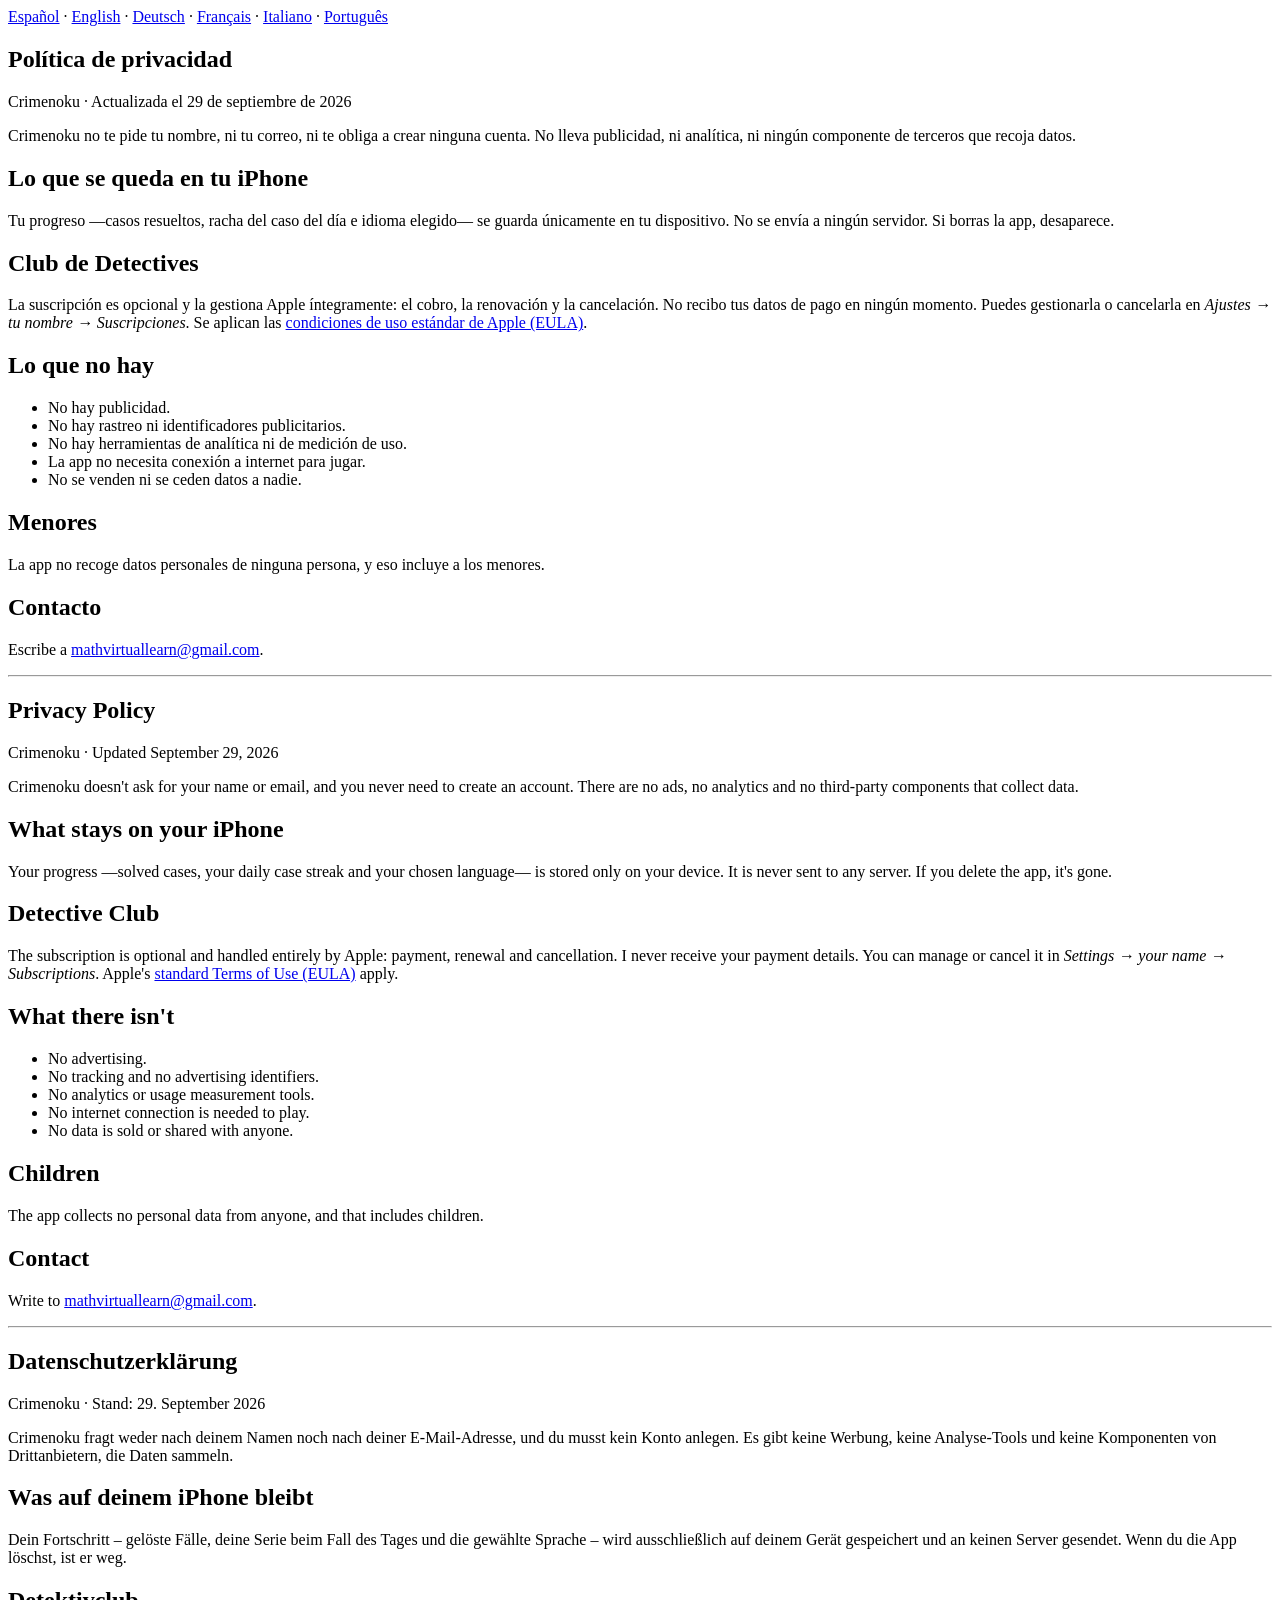
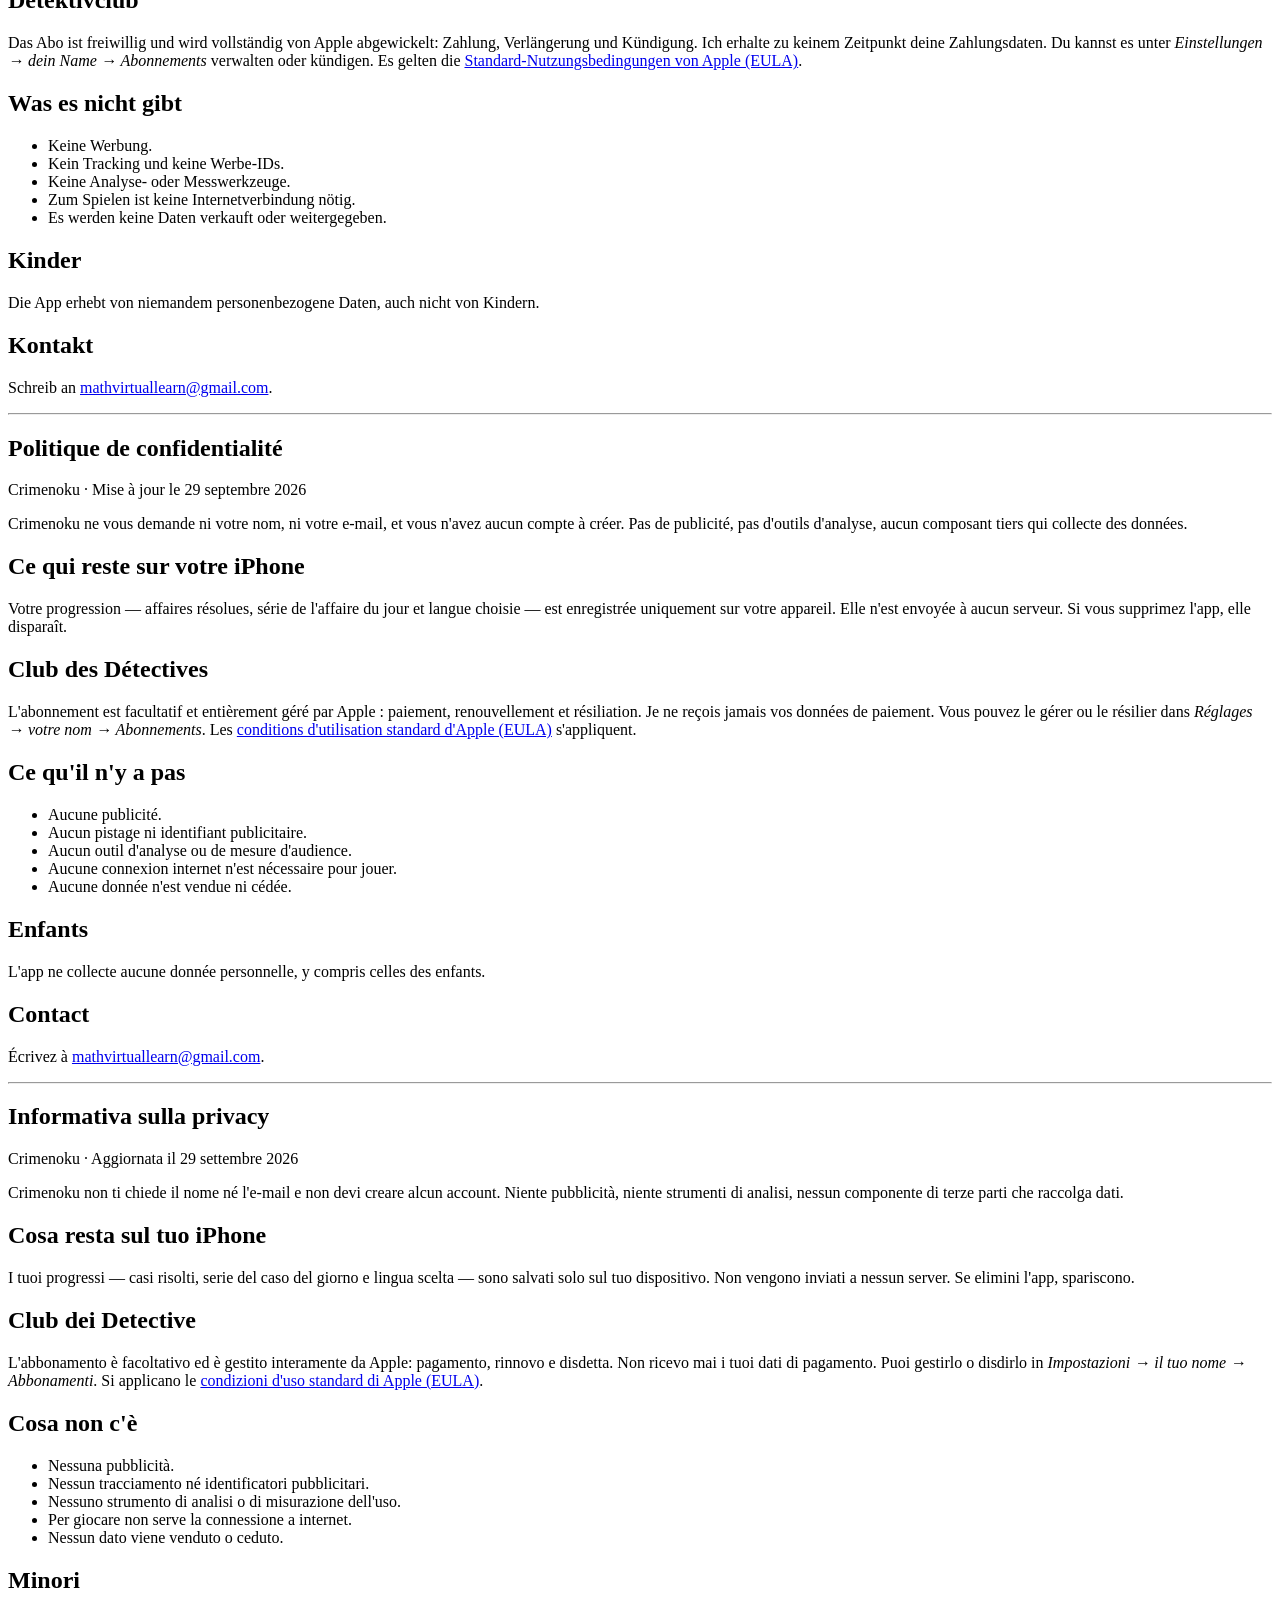
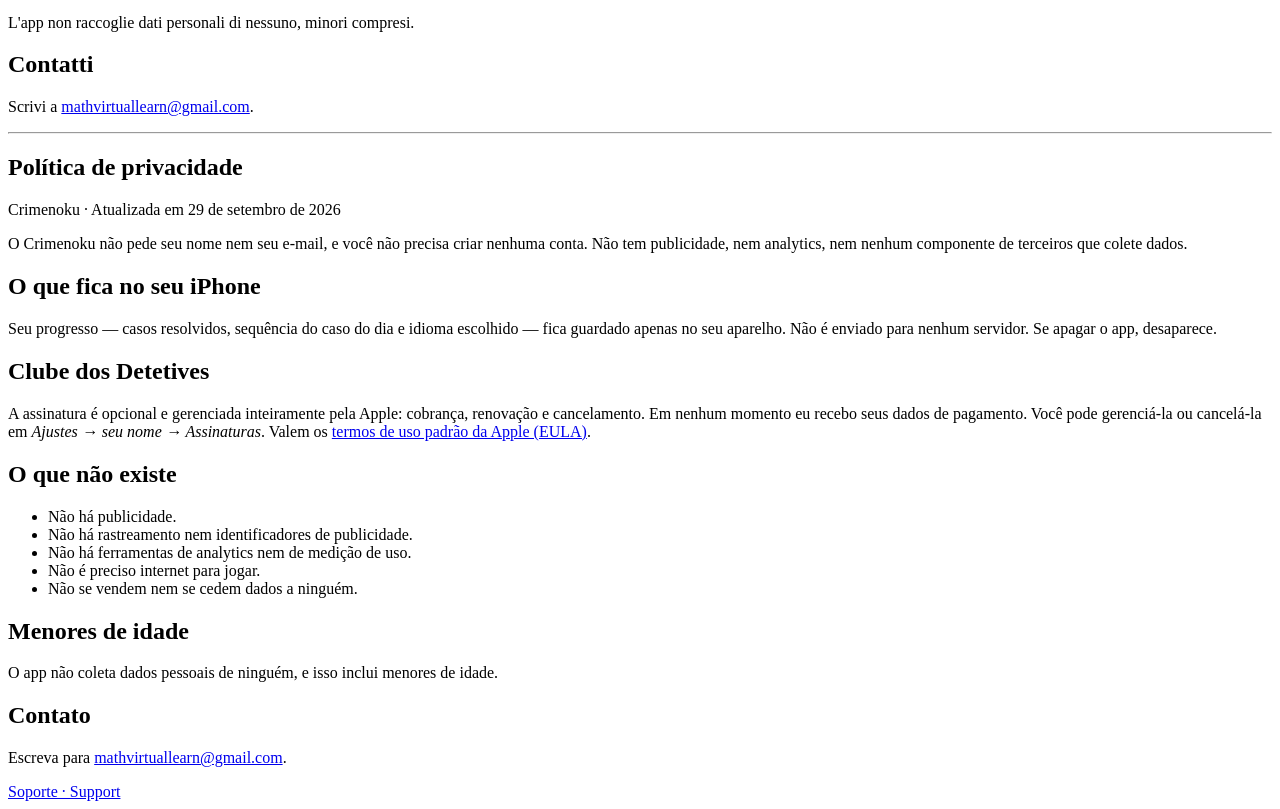
==== index.html @ 0b59291f "Añade index.html" ====
<!DOCTYPE html>
<html lang="es">
<head>
<meta charset="utf-8">
<meta name="viewport" content="width=device-width, initial-scale=1">
<title>Privacidad · Privacy · Crimenoku</title>
<link rel="stylesheet" href="estilo.css">
</head>
<body>

<nav class="idiomas"><a href="#es">Español</a> · <a href="#en">English</a> · <a href="#de">Deutsch</a> · <a href="#fr">Français</a> · <a href="#it">Italiano</a> · <a href="#pt-BR">Português</a></nav>

<section id="es" lang="es">
<h1>Política de privacidad</h1>
<p class="fecha">Crimenoku · Actualizada el 29 de septiembre de 2026</p>
<p class="resumen">Crimenoku no te pide tu nombre, ni tu correo, ni te obliga a crear ninguna cuenta.
No lleva publicidad, ni analítica, ni ningún componente de terceros que recoja datos.</p>
<h2>Lo que se queda en tu iPhone</h2>
<p>Tu progreso —casos resueltos, racha del caso del día e idioma elegido— se guarda únicamente en tu
dispositivo. No se envía a ningún servidor. Si borras la app, desaparece.</p>
<h2>Club de Detectives</h2>
<p>La suscripción es opcional y la gestiona Apple íntegramente: el cobro, la renovación y la
cancelación. No recibo tus datos de pago en ningún momento. Puedes gestionarla o cancelarla en
<em>Ajustes → tu nombre → Suscripciones</em>. Se aplican las
<a href="https://www.apple.com/legal/internet-services/itunes/dev/stdeula/">condiciones de uso estándar de Apple (EULA)</a>.</p>
<h2>Lo que no hay</h2>
<ul>
<li>No hay publicidad.</li>
<li>No hay rastreo ni identificadores publicitarios.</li>
<li>No hay herramientas de analítica ni de medición de uso.</li>
<li>La app no necesita conexión a internet para jugar.</li>
<li>No se venden ni se ceden datos a nadie.</li>
</ul>
<h2>Menores</h2>
<p>La app no recoge datos personales de ninguna persona, y eso incluye a los menores.</p>
<h2>Contacto</h2>
<p>Escribe a <a href="mailto:mathvirtuallearn@gmail.com">mathvirtuallearn@gmail.com</a>.</p>
</section>
<hr>
<section id="en" lang="en">
<h1>Privacy Policy</h1>
<p class="fecha">Crimenoku · Updated September 29, 2026</p>
<p class="resumen">Crimenoku doesn't ask for your name or email, and you never need to create an account.
There are no ads, no analytics and no third-party components that collect data.</p>
<h2>What stays on your iPhone</h2>
<p>Your progress —solved cases, your daily case streak and your chosen language— is stored only on
your device. It is never sent to any server. If you delete the app, it's gone.</p>
<h2>Detective Club</h2>
<p>The subscription is optional and handled entirely by Apple: payment, renewal and cancellation. I
never receive your payment details. You can manage or cancel it in
<em>Settings → your name → Subscriptions</em>. Apple's
<a href="https://www.apple.com/legal/internet-services/itunes/dev/stdeula/">standard Terms of Use (EULA)</a> apply.</p>
<h2>What there isn't</h2>
<ul>
<li>No advertising.</li>
<li>No tracking and no advertising identifiers.</li>
<li>No analytics or usage measurement tools.</li>
<li>No internet connection is needed to play.</li>
<li>No data is sold or shared with anyone.</li>
</ul>
<h2>Children</h2>
<p>The app collects no personal data from anyone, and that includes children.</p>
<h2>Contact</h2>
<p>Write to <a href="mailto:mathvirtuallearn@gmail.com">mathvirtuallearn@gmail.com</a>.</p>
</section>
<hr>
<section id="de" lang="de">
<h1>Datenschutzerklärung</h1>
<p class="fecha">Crimenoku · Stand: 29. September 2026</p>
<p class="resumen">Crimenoku fragt weder nach deinem Namen noch nach deiner E-Mail-Adresse, und du musst kein
Konto anlegen. Es gibt keine Werbung, keine Analyse-Tools und keine Komponenten von Drittanbietern,
die Daten sammeln.</p>
<h2>Was auf deinem iPhone bleibt</h2>
<p>Dein Fortschritt – gelöste Fälle, deine Serie beim Fall des Tages und die gewählte Sprache – wird
ausschließlich auf deinem Gerät gespeichert und an keinen Server gesendet. Wenn du die App löschst,
ist er weg.</p>
<h2>Detektivclub</h2>
<p>Das Abo ist freiwillig und wird vollständig von Apple abgewickelt: Zahlung, Verlängerung und
Kündigung. Ich erhalte zu keinem Zeitpunkt deine Zahlungsdaten. Du kannst es unter
<em>Einstellungen → dein Name → Abonnements</em> verwalten oder kündigen. Es gelten die
<a href="https://www.apple.com/legal/internet-services/itunes/dev/stdeula/">Standard-Nutzungsbedingungen von Apple (EULA)</a>.</p>
<h2>Was es nicht gibt</h2>
<ul>
<li>Keine Werbung.</li>
<li>Kein Tracking und keine Werbe-IDs.</li>
<li>Keine Analyse- oder Messwerkzeuge.</li>
<li>Zum Spielen ist keine Internetverbindung nötig.</li>
<li>Es werden keine Daten verkauft oder weitergegeben.</li>
</ul>
<h2>Kinder</h2>
<p>Die App erhebt von niemandem personenbezogene Daten, auch nicht von Kindern.</p>
<h2>Kontakt</h2>
<p>Schreib an <a href="mailto:mathvirtuallearn@gmail.com">mathvirtuallearn@gmail.com</a>.</p>
</section>
<hr>
<section id="fr" lang="fr">
<h1>Politique de confidentialité</h1>
<p class="fecha">Crimenoku · Mise à jour le 29 septembre 2026</p>
<p class="resumen">Crimenoku ne vous demande ni votre nom, ni votre e-mail, et vous n'avez aucun compte à
créer. Pas de publicité, pas d'outils d'analyse, aucun composant tiers qui collecte des données.</p>
<h2>Ce qui reste sur votre iPhone</h2>
<p>Votre progression — affaires résolues, série de l'affaire du jour et langue choisie — est
enregistrée uniquement sur votre appareil. Elle n'est envoyée à aucun serveur. Si vous supprimez
l'app, elle disparaît.</p>
<h2>Club des Détectives</h2>
<p>L'abonnement est facultatif et entièrement géré par Apple : paiement, renouvellement et
résiliation. Je ne reçois jamais vos données de paiement. Vous pouvez le gérer ou le résilier dans
<em>Réglages → votre nom → Abonnements</em>. Les
<a href="https://www.apple.com/legal/internet-services/itunes/dev/stdeula/">conditions d'utilisation standard d'Apple (EULA)</a> s'appliquent.</p>
<h2>Ce qu'il n'y a pas</h2>
<ul>
<li>Aucune publicité.</li>
<li>Aucun pistage ni identifiant publicitaire.</li>
<li>Aucun outil d'analyse ou de mesure d'audience.</li>
<li>Aucune connexion internet n'est nécessaire pour jouer.</li>
<li>Aucune donnée n'est vendue ni cédée.</li>
</ul>
<h2>Enfants</h2>
<p>L'app ne collecte aucune donnée personnelle, y compris celles des enfants.</p>
<h2>Contact</h2>
<p>Écrivez à <a href="mailto:mathvirtuallearn@gmail.com">mathvirtuallearn@gmail.com</a>.</p>
</section>
<hr>
<section id="it" lang="it">
<h1>Informativa sulla privacy</h1>
<p class="fecha">Crimenoku · Aggiornata il 29 settembre 2026</p>
<p class="resumen">Crimenoku non ti chiede il nome né l'e-mail e non devi creare alcun account. Niente
pubblicità, niente strumenti di analisi, nessun componente di terze parti che raccolga dati.</p>
<h2>Cosa resta sul tuo iPhone</h2>
<p>I tuoi progressi — casi risolti, serie del caso del giorno e lingua scelta — sono salvati solo sul
tuo dispositivo. Non vengono inviati a nessun server. Se elimini l'app, spariscono.</p>
<h2>Club dei Detective</h2>
<p>L'abbonamento è facoltativo ed è gestito interamente da Apple: pagamento, rinnovo e disdetta. Non
ricevo mai i tuoi dati di pagamento. Puoi gestirlo o disdirlo in
<em>Impostazioni → il tuo nome → Abbonamenti</em>. Si applicano le
<a href="https://www.apple.com/legal/internet-services/itunes/dev/stdeula/">condizioni d'uso standard di Apple (EULA)</a>.</p>
<h2>Cosa non c'è</h2>
<ul>
<li>Nessuna pubblicità.</li>
<li>Nessun tracciamento né identificatori pubblicitari.</li>
<li>Nessuno strumento di analisi o di misurazione dell'uso.</li>
<li>Per giocare non serve la connessione a internet.</li>
<li>Nessun dato viene venduto o ceduto.</li>
</ul>
<h2>Minori</h2>
<p>L'app non raccoglie dati personali di nessuno, minori compresi.</p>
<h2>Contatti</h2>
<p>Scrivi a <a href="mailto:mathvirtuallearn@gmail.com">mathvirtuallearn@gmail.com</a>.</p>
</section>
<hr>
<section id="pt-BR" lang="pt-BR">
<h1>Política de privacidade</h1>
<p class="fecha">Crimenoku · Atualizada em 29 de setembro de 2026</p>
<p class="resumen">O Crimenoku não pede seu nome nem seu e-mail, e você não precisa criar nenhuma conta. Não
tem publicidade, nem analytics, nem nenhum componente de terceiros que colete dados.</p>
<h2>O que fica no seu iPhone</h2>
<p>Seu progresso — casos resolvidos, sequência do caso do dia e idioma escolhido — fica guardado
apenas no seu aparelho. Não é enviado para nenhum servidor. Se apagar o app, desaparece.</p>
<h2>Clube dos Detetives</h2>
<p>A assinatura é opcional e gerenciada inteiramente pela Apple: cobrança, renovação e cancelamento.
Em nenhum momento eu recebo seus dados de pagamento. Você pode gerenciá-la ou cancelá-la em
<em>Ajustes → seu nome → Assinaturas</em>. Valem os
<a href="https://www.apple.com/legal/internet-services/itunes/dev/stdeula/">termos de uso padrão da Apple (EULA)</a>.</p>
<h2>O que não existe</h2>
<ul>
<li>Não há publicidade.</li>
<li>Não há rastreamento nem identificadores de publicidade.</li>
<li>Não há ferramentas de analytics nem de medição de uso.</li>
<li>Não é preciso internet para jogar.</li>
<li>Não se vendem nem se cedem dados a ninguém.</li>
</ul>
<h2>Menores de idade</h2>
<p>O app não coleta dados pessoais de ninguém, e isso inclui menores de idade.</p>
<h2>Contato</h2>
<p>Escreva para <a href="mailto:mathvirtuallearn@gmail.com">mathvirtuallearn@gmail.com</a>.</p>
</section>

<footer><a href="support.html">Soporte · Support</a></footer>

</body>
</html>
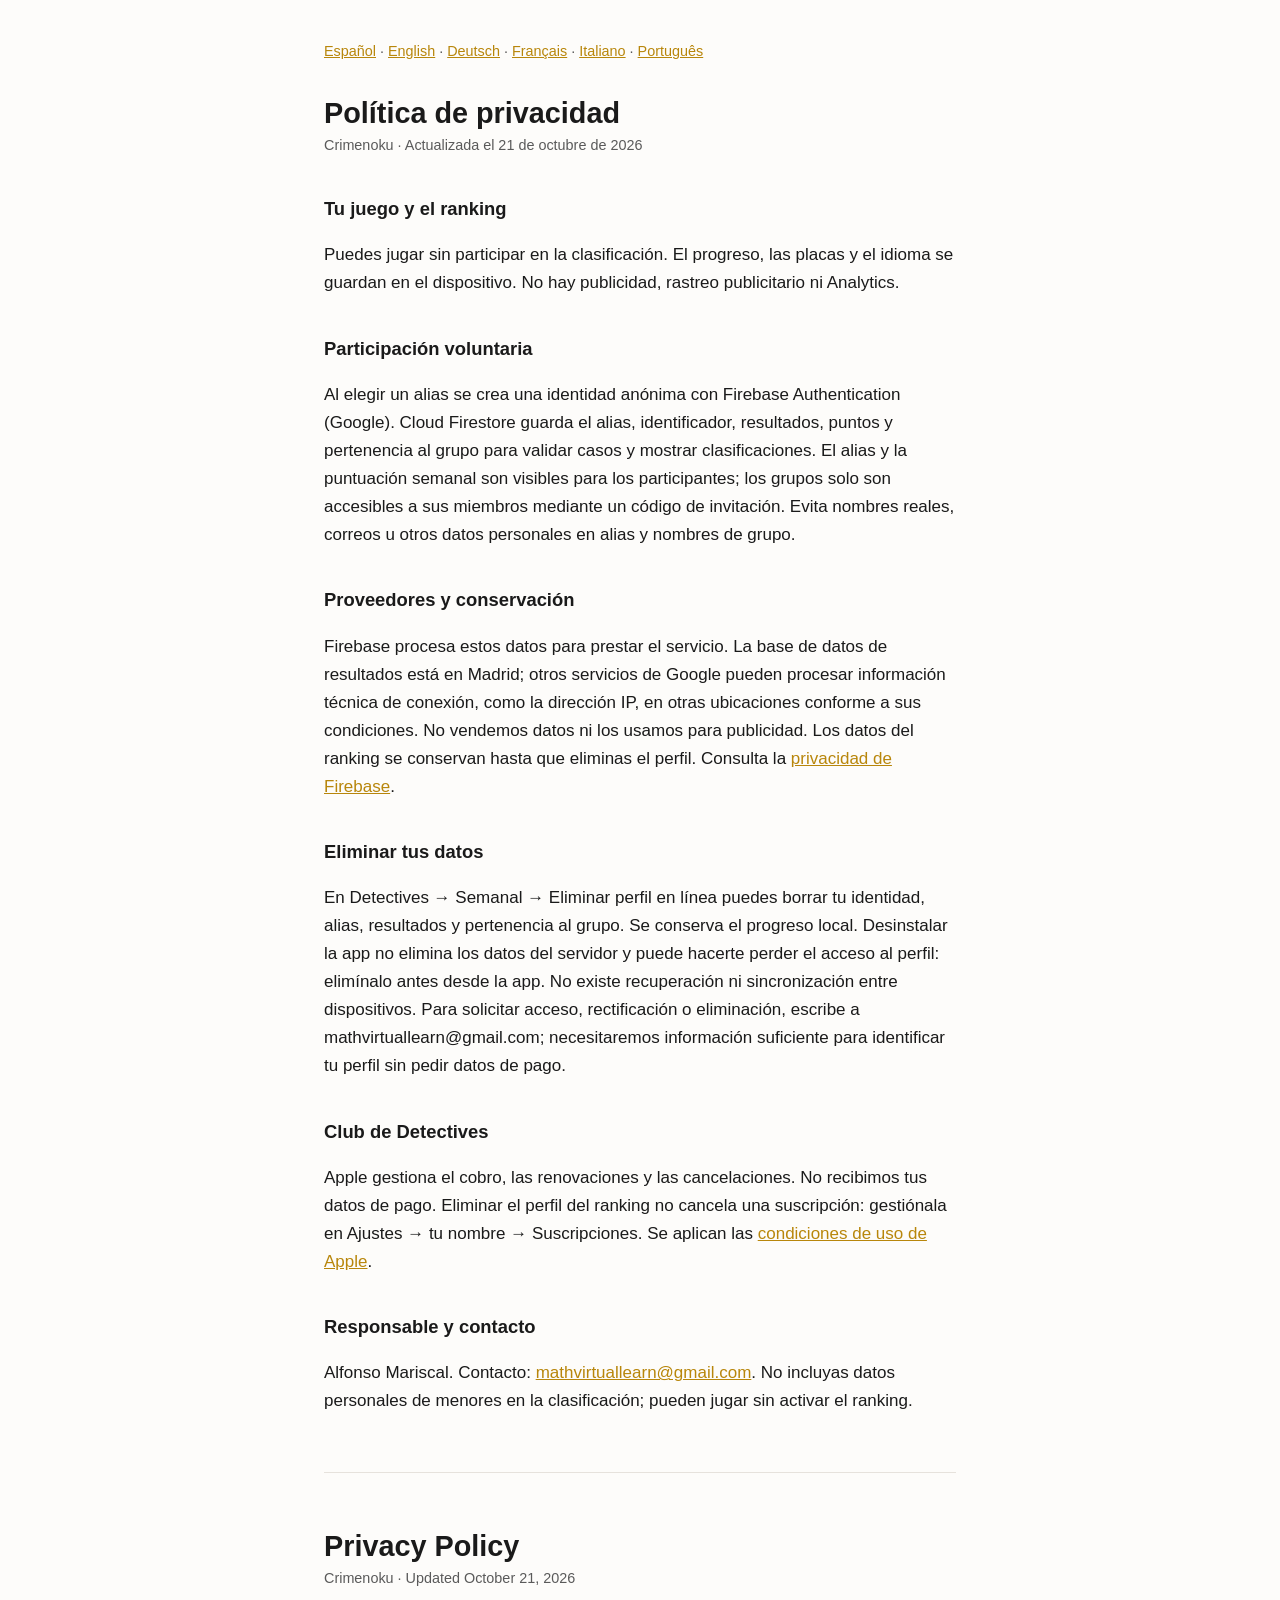
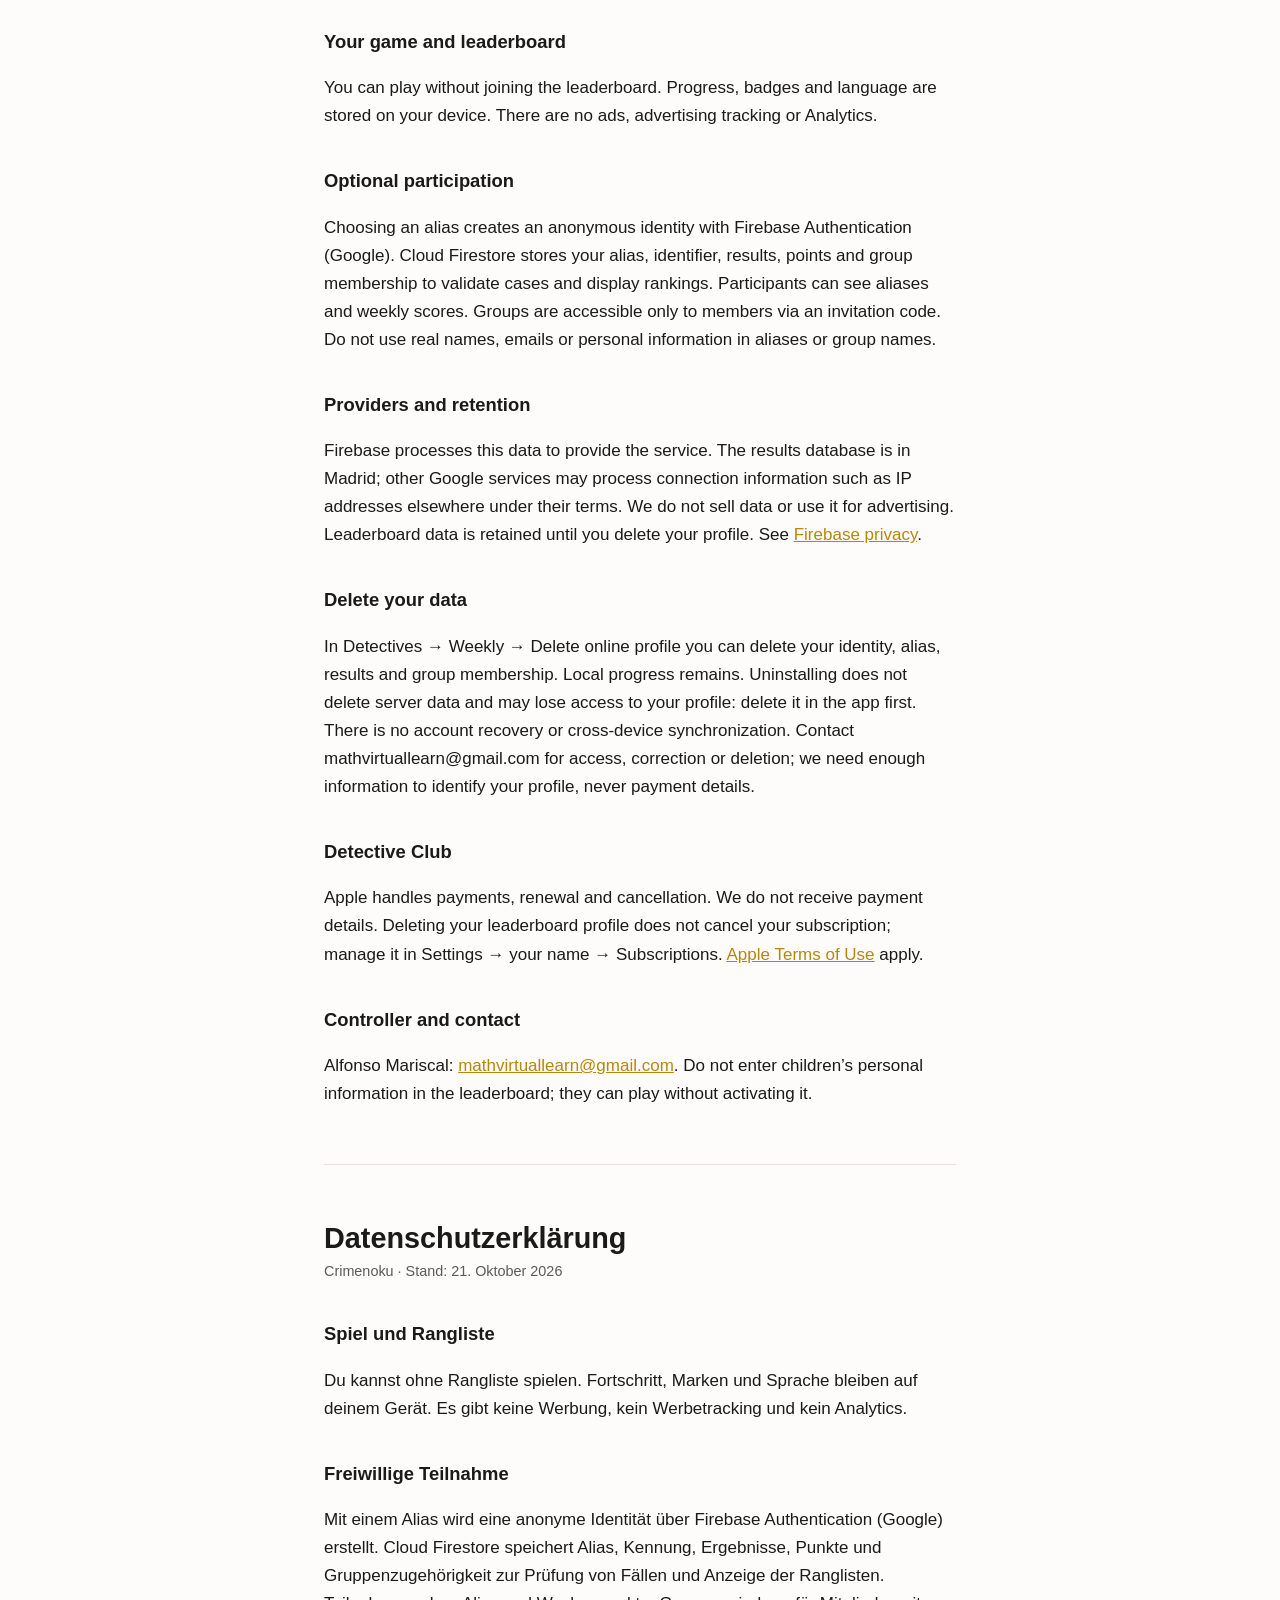
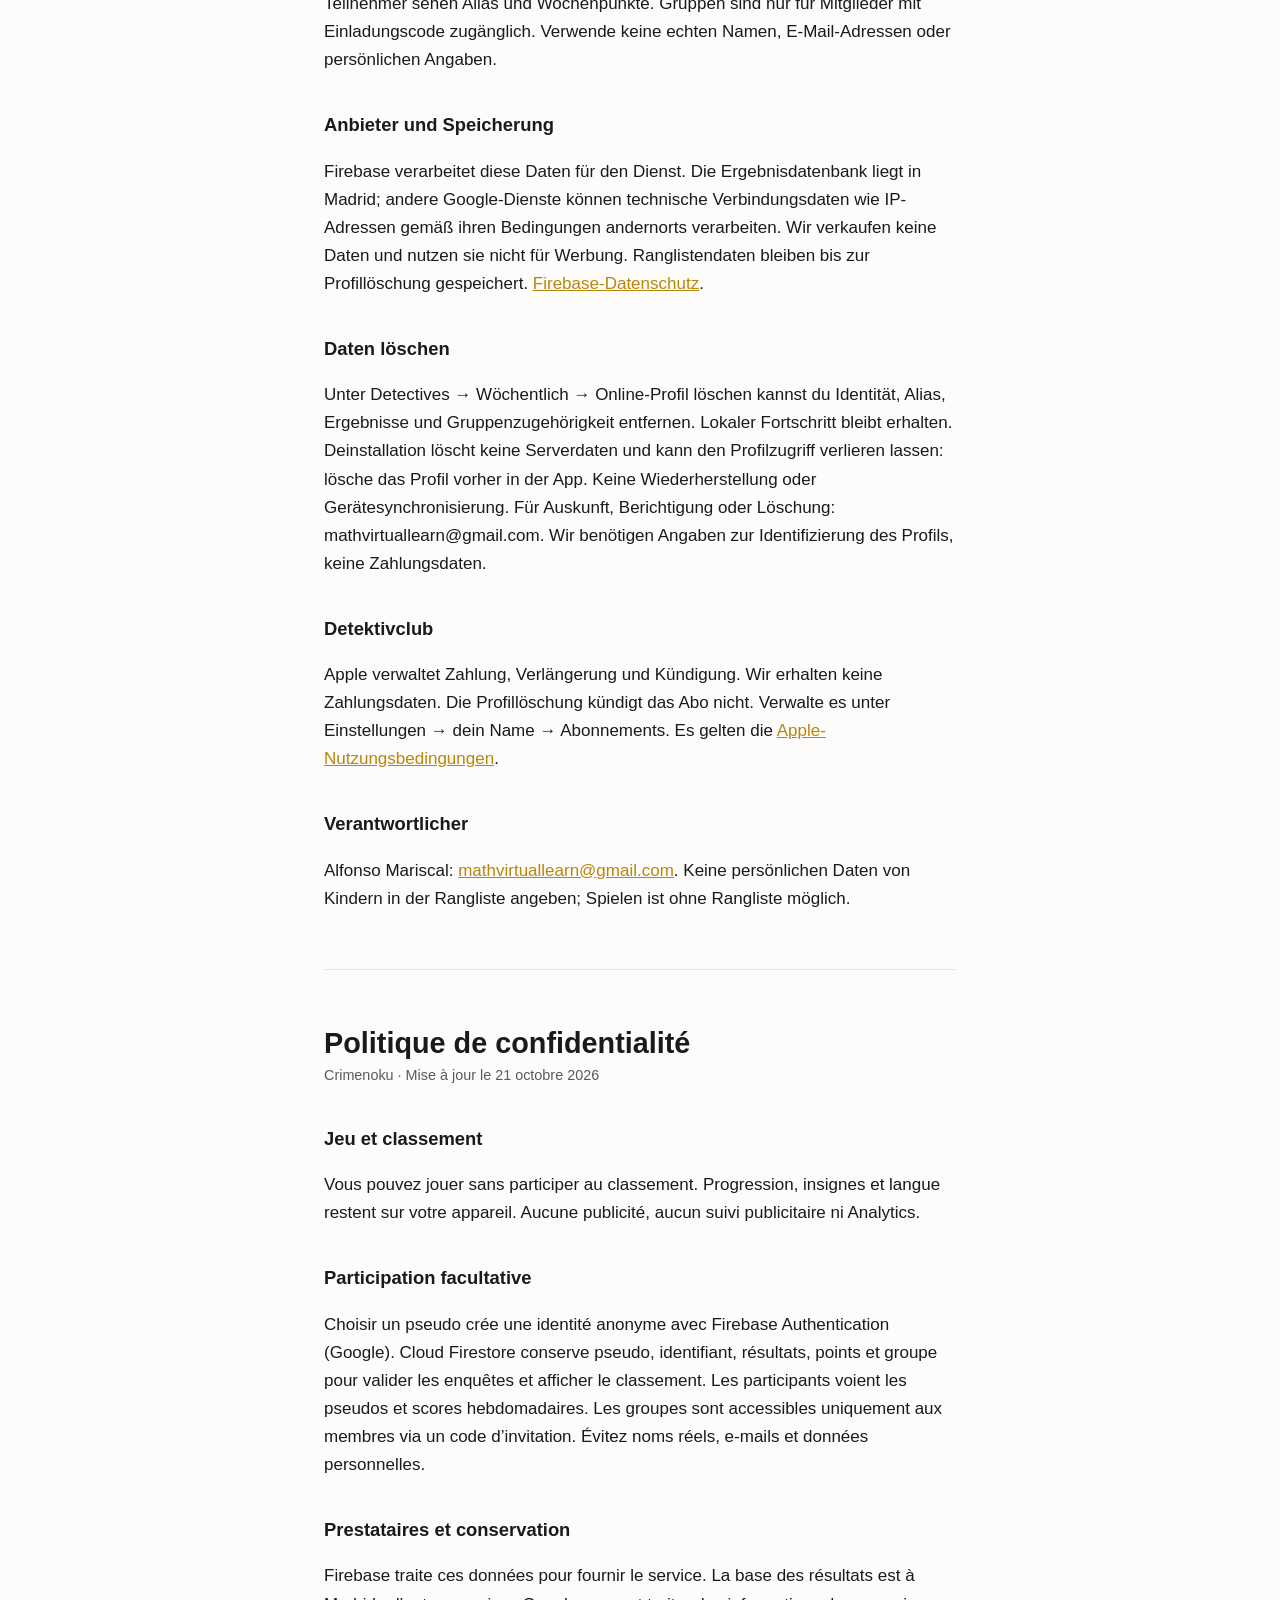
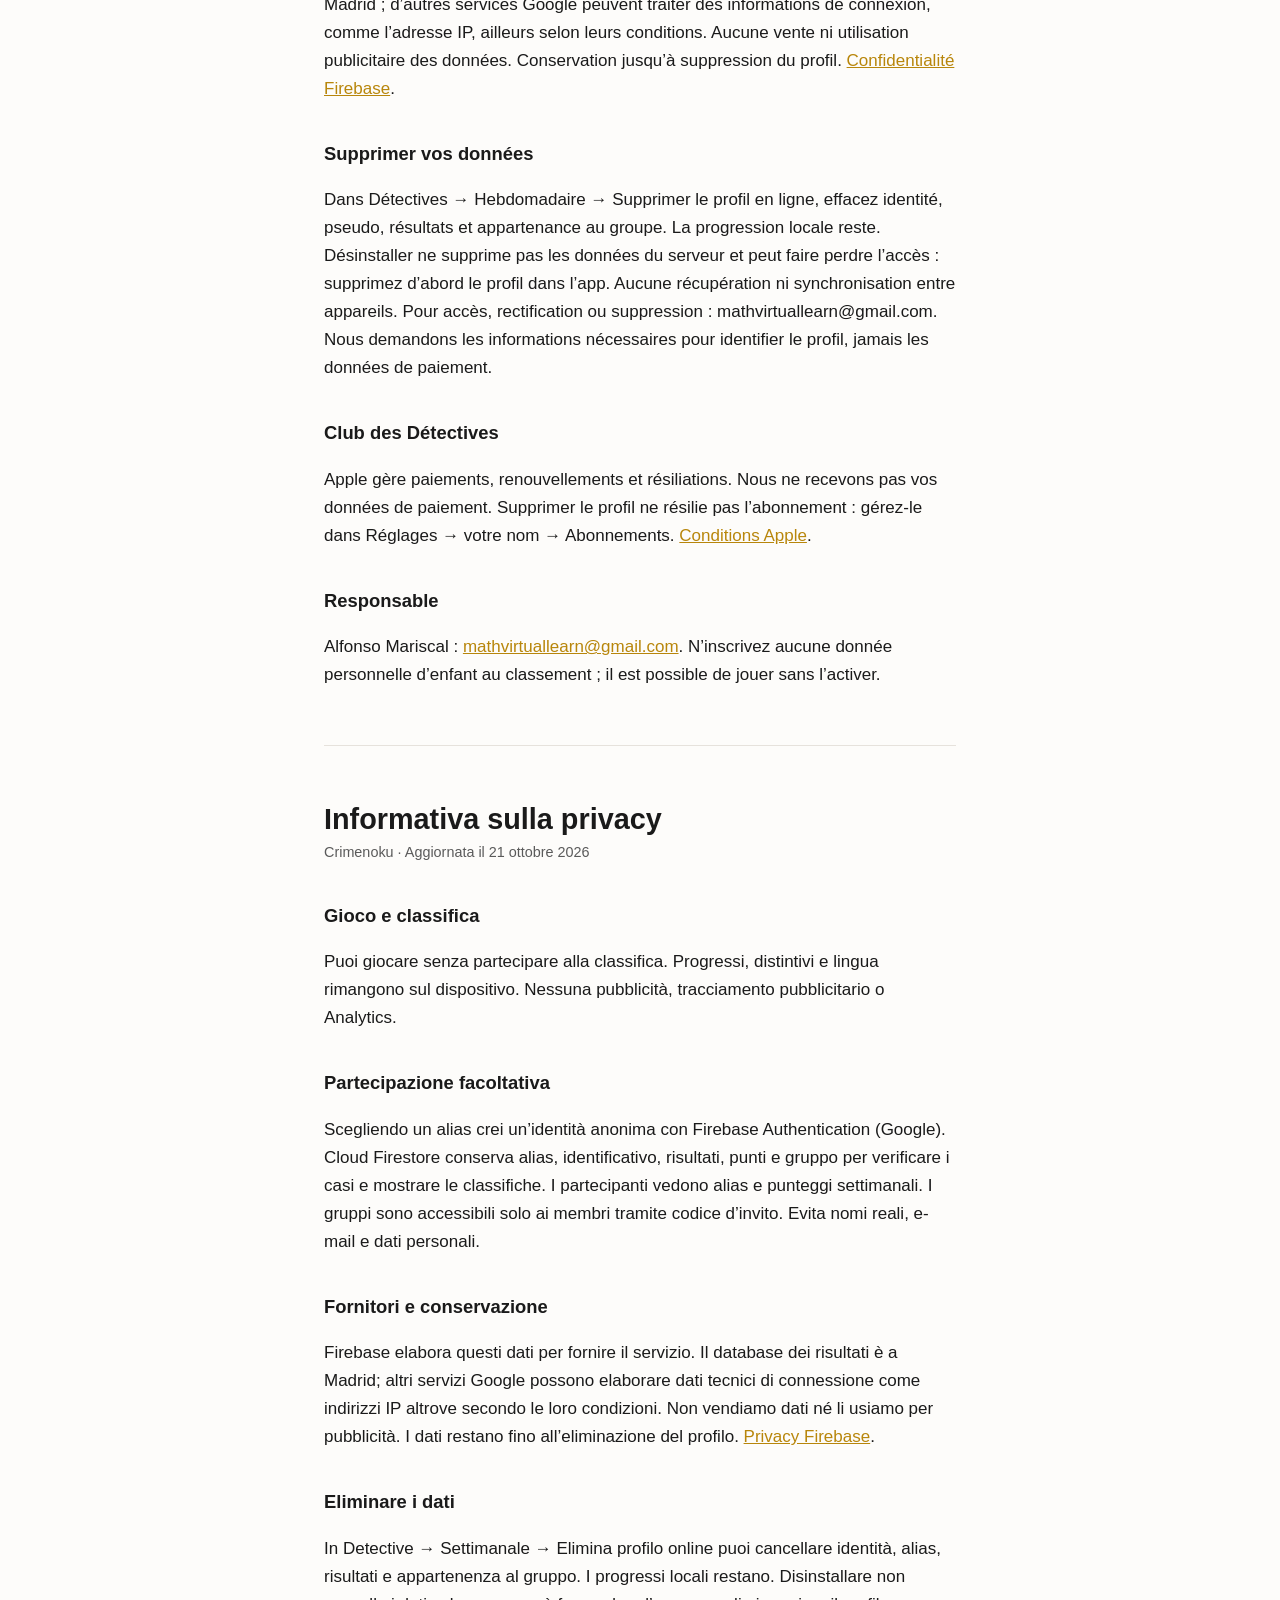
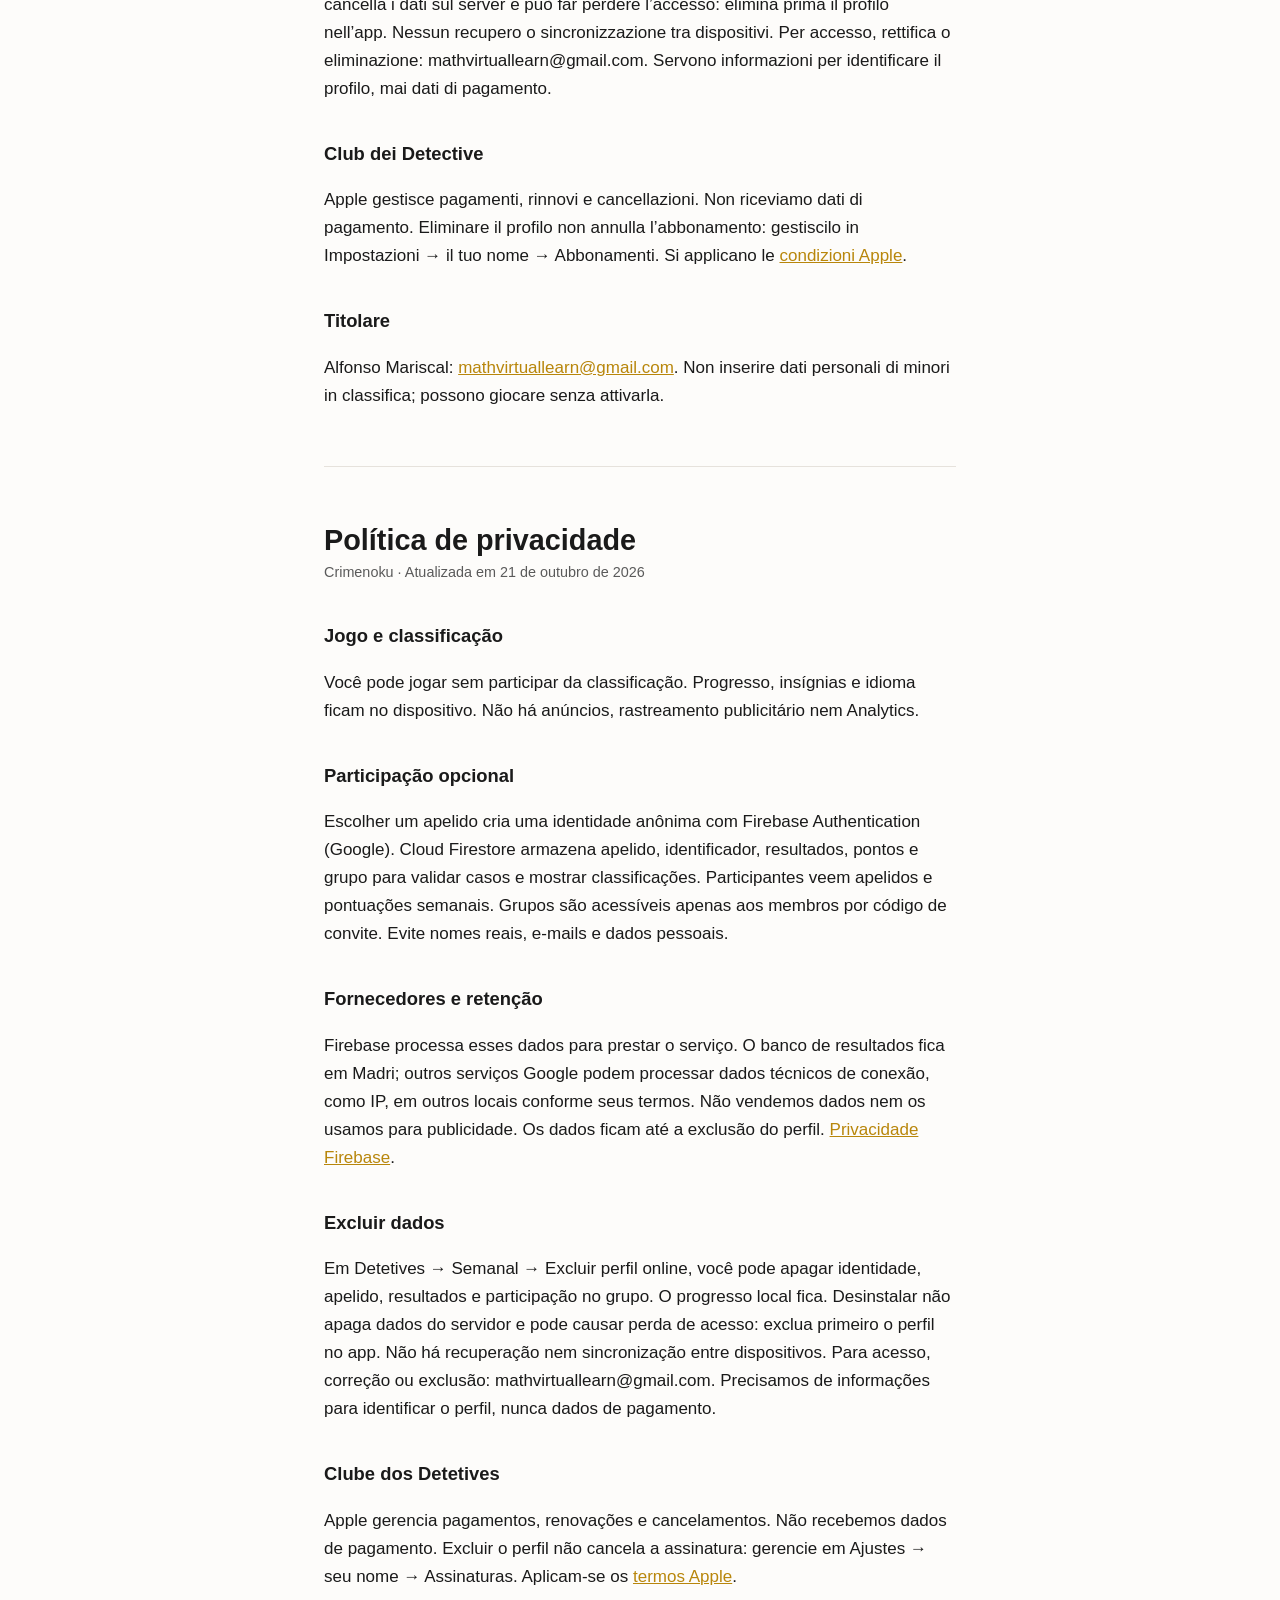
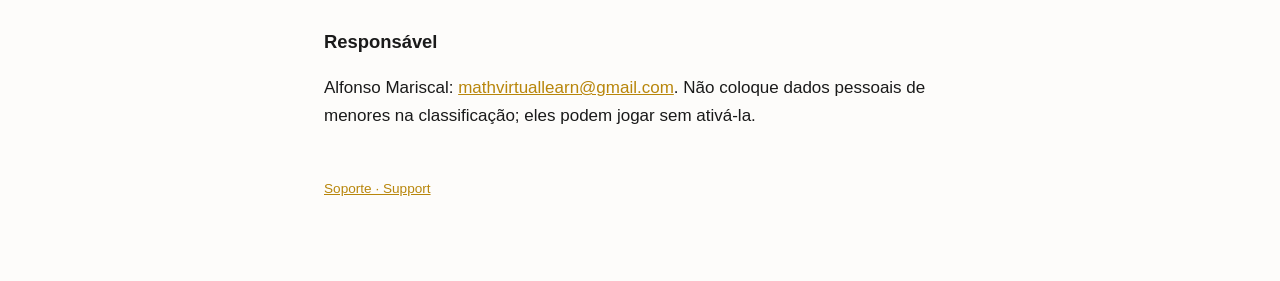
==== commit 5a8f9095: "Update privacy and support for optional detective rankings" ====
--- a/index.html
+++ b/index.html
@@ -12,167 +12,74 @@
 
 <section id="es" lang="es">
 <h1>Política de privacidad</h1>
-<p class="fecha">Crimenoku · Actualizada el 29 de septiembre de 2026</p>
-<p class="resumen">Crimenoku no te pide tu nombre, ni tu correo, ni te obliga a crear ninguna cuenta.
-No lleva publicidad, ni analítica, ni ningún componente de terceros que recoja datos.</p>
-<h2>Lo que se queda en tu iPhone</h2>
-<p>Tu progreso —casos resueltos, racha del caso del día e idioma elegido— se guarda únicamente en tu
-dispositivo. No se envía a ningún servidor. Si borras la app, desaparece.</p>
-<h2>Club de Detectives</h2>
-<p>La suscripción es opcional y la gestiona Apple íntegramente: el cobro, la renovación y la
-cancelación. No recibo tus datos de pago en ningún momento. Puedes gestionarla o cancelarla en
-<em>Ajustes → tu nombre → Suscripciones</em>. Se aplican las
-<a href="https://www.apple.com/legal/internet-services/itunes/dev/stdeula/">condiciones de uso estándar de Apple (EULA)</a>.</p>
-<h2>Lo que no hay</h2>
-<ul>
-<li>No hay publicidad.</li>
-<li>No hay rastreo ni identificadores publicitarios.</li>
-<li>No hay herramientas de analítica ni de medición de uso.</li>
-<li>La app no necesita conexión a internet para jugar.</li>
-<li>No se venden ni se ceden datos a nadie.</li>
-</ul>
-<h2>Menores</h2>
-<p>La app no recoge datos personales de ninguna persona, y eso incluye a los menores.</p>
-<h2>Contacto</h2>
-<p>Escribe a <a href="mailto:mathvirtuallearn@gmail.com">mathvirtuallearn@gmail.com</a>.</p>
+<p class="fecha">Crimenoku · Actualizada el 21 de octubre de 2026</p>
+<h2>Tu juego y el ranking</h2><p>Puedes jugar sin participar en la clasificación. El progreso, las placas y el idioma se guardan en el dispositivo. No hay publicidad, rastreo publicitario ni Analytics.</p>
+<h2>Participación voluntaria</h2><p>Al elegir un alias se crea una identidad anónima con Firebase Authentication (Google). Cloud Firestore guarda el alias, identificador, resultados, puntos y pertenencia al grupo para validar casos y mostrar clasificaciones. El alias y la puntuación semanal son visibles para los participantes; los grupos solo son accesibles a sus miembros mediante un código de invitación. Evita nombres reales, correos u otros datos personales en alias y nombres de grupo.</p>
+<h2>Proveedores y conservación</h2><p>Firebase procesa estos datos para prestar el servicio. La base de datos de resultados está en Madrid; otros servicios de Google pueden procesar información técnica de conexión, como la dirección IP, en otras ubicaciones conforme a sus condiciones. No vendemos datos ni los usamos para publicidad. Los datos del ranking se conservan hasta que eliminas el perfil. Consulta la <a href="https://firebase.google.com/support/privacy">privacidad de Firebase</a>.</p>
+<h2>Eliminar tus datos</h2><p>En Detectives → Semanal → Eliminar perfil en línea puedes borrar tu identidad, alias, resultados y pertenencia al grupo. Se conserva el progreso local. Desinstalar la app no elimina los datos del servidor y puede hacerte perder el acceso al perfil: elimínalo antes desde la app. No existe recuperación ni sincronización entre dispositivos. Para solicitar acceso, rectificación o eliminación, escribe a mathvirtuallearn@gmail.com; necesitaremos información suficiente para identificar tu perfil sin pedir datos de pago.</p>
+<h2>Club de Detectives</h2><p>Apple gestiona el cobro, las renovaciones y las cancelaciones. No recibimos tus datos de pago. Eliminar el perfil del ranking no cancela una suscripción: gestiónala en Ajustes → tu nombre → Suscripciones. Se aplican las <a href="https://www.apple.com/legal/internet-services/itunes/dev/stdeula/">condiciones de uso de Apple</a>.</p>
+<h2>Responsable y contacto</h2><p>Alfonso Mariscal. Contacto: <a href="mailto:mathvirtuallearn@gmail.com">mathvirtuallearn@gmail.com</a>. No incluyas datos personales de menores en la clasificación; pueden jugar sin activar el ranking.</p>
+
 </section>
 <hr>
 <section id="en" lang="en">
 <h1>Privacy Policy</h1>
-<p class="fecha">Crimenoku · Updated September 29, 2026</p>
-<p class="resumen">Crimenoku doesn't ask for your name or email, and you never need to create an account.
-There are no ads, no analytics and no third-party components that collect data.</p>
-<h2>What stays on your iPhone</h2>
-<p>Your progress —solved cases, your daily case streak and your chosen language— is stored only on
-your device. It is never sent to any server. If you delete the app, it's gone.</p>
-<h2>Detective Club</h2>
-<p>The subscription is optional and handled entirely by Apple: payment, renewal and cancellation. I
-never receive your payment details. You can manage or cancel it in
-<em>Settings → your name → Subscriptions</em>. Apple's
-<a href="https://www.apple.com/legal/internet-services/itunes/dev/stdeula/">standard Terms of Use (EULA)</a> apply.</p>
-<h2>What there isn't</h2>
-<ul>
-<li>No advertising.</li>
-<li>No tracking and no advertising identifiers.</li>
-<li>No analytics or usage measurement tools.</li>
-<li>No internet connection is needed to play.</li>
-<li>No data is sold or shared with anyone.</li>
-</ul>
-<h2>Children</h2>
-<p>The app collects no personal data from anyone, and that includes children.</p>
-<h2>Contact</h2>
-<p>Write to <a href="mailto:mathvirtuallearn@gmail.com">mathvirtuallearn@gmail.com</a>.</p>
+<p class="fecha">Crimenoku · Updated October 21, 2026</p>
+<h2>Your game and leaderboard</h2><p>You can play without joining the leaderboard. Progress, badges and language are stored on your device. There are no ads, advertising tracking or Analytics.</p>
+<h2>Optional participation</h2><p>Choosing an alias creates an anonymous identity with Firebase Authentication (Google). Cloud Firestore stores your alias, identifier, results, points and group membership to validate cases and display rankings. Participants can see aliases and weekly scores. Groups are accessible only to members via an invitation code. Do not use real names, emails or personal information in aliases or group names.</p>
+<h2>Providers and retention</h2><p>Firebase processes this data to provide the service. The results database is in Madrid; other Google services may process connection information such as IP addresses elsewhere under their terms. We do not sell data or use it for advertising. Leaderboard data is retained until you delete your profile. See <a href="https://firebase.google.com/support/privacy">Firebase privacy</a>.</p>
+<h2>Delete your data</h2><p>In Detectives → Weekly → Delete online profile you can delete your identity, alias, results and group membership. Local progress remains. Uninstalling does not delete server data and may lose access to your profile: delete it in the app first. There is no account recovery or cross-device synchronization. Contact mathvirtuallearn@gmail.com for access, correction or deletion; we need enough information to identify your profile, never payment details.</p>
+<h2>Detective Club</h2><p>Apple handles payments, renewal and cancellation. We do not receive payment details. Deleting your leaderboard profile does not cancel your subscription; manage it in Settings → your name → Subscriptions. <a href="https://www.apple.com/legal/internet-services/itunes/dev/stdeula/">Apple Terms of Use</a> apply.</p>
+<h2>Controller and contact</h2><p>Alfonso Mariscal: <a href="mailto:mathvirtuallearn@gmail.com">mathvirtuallearn@gmail.com</a>. Do not enter children’s personal information in the leaderboard; they can play without activating it.</p>
+
 </section>
 <hr>
 <section id="de" lang="de">
 <h1>Datenschutzerklärung</h1>
-<p class="fecha">Crimenoku · Stand: 29. September 2026</p>
-<p class="resumen">Crimenoku fragt weder nach deinem Namen noch nach deiner E-Mail-Adresse, und du musst kein
-Konto anlegen. Es gibt keine Werbung, keine Analyse-Tools und keine Komponenten von Drittanbietern,
-die Daten sammeln.</p>
-<h2>Was auf deinem iPhone bleibt</h2>
-<p>Dein Fortschritt – gelöste Fälle, deine Serie beim Fall des Tages und die gewählte Sprache – wird
-ausschließlich auf deinem Gerät gespeichert und an keinen Server gesendet. Wenn du die App löschst,
-ist er weg.</p>
-<h2>Detektivclub</h2>
-<p>Das Abo ist freiwillig und wird vollständig von Apple abgewickelt: Zahlung, Verlängerung und
-Kündigung. Ich erhalte zu keinem Zeitpunkt deine Zahlungsdaten. Du kannst es unter
-<em>Einstellungen → dein Name → Abonnements</em> verwalten oder kündigen. Es gelten die
-<a href="https://www.apple.com/legal/internet-services/itunes/dev/stdeula/">Standard-Nutzungsbedingungen von Apple (EULA)</a>.</p>
-<h2>Was es nicht gibt</h2>
-<ul>
-<li>Keine Werbung.</li>
-<li>Kein Tracking und keine Werbe-IDs.</li>
-<li>Keine Analyse- oder Messwerkzeuge.</li>
-<li>Zum Spielen ist keine Internetverbindung nötig.</li>
-<li>Es werden keine Daten verkauft oder weitergegeben.</li>
-</ul>
-<h2>Kinder</h2>
-<p>Die App erhebt von niemandem personenbezogene Daten, auch nicht von Kindern.</p>
-<h2>Kontakt</h2>
-<p>Schreib an <a href="mailto:mathvirtuallearn@gmail.com">mathvirtuallearn@gmail.com</a>.</p>
+<p class="fecha">Crimenoku · Stand: 21. Oktober 2026</p>
+<h2>Spiel und Rangliste</h2><p>Du kannst ohne Rangliste spielen. Fortschritt, Marken und Sprache bleiben auf deinem Gerät. Es gibt keine Werbung, kein Werbetracking und kein Analytics.</p>
+<h2>Freiwillige Teilnahme</h2><p>Mit einem Alias wird eine anonyme Identität über Firebase Authentication (Google) erstellt. Cloud Firestore speichert Alias, Kennung, Ergebnisse, Punkte und Gruppenzugehörigkeit zur Prüfung von Fällen und Anzeige der Ranglisten. Teilnehmer sehen Alias und Wochenpunkte. Gruppen sind nur für Mitglieder mit Einladungscode zugänglich. Verwende keine echten Namen, E-Mail-Adressen oder persönlichen Angaben.</p>
+<h2>Anbieter und Speicherung</h2><p>Firebase verarbeitet diese Daten für den Dienst. Die Ergebnisdatenbank liegt in Madrid; andere Google-Dienste können technische Verbindungsdaten wie IP-Adressen gemäß ihren Bedingungen andernorts verarbeiten. Wir verkaufen keine Daten und nutzen sie nicht für Werbung. Ranglistendaten bleiben bis zur Profillöschung gespeichert. <a href="https://firebase.google.com/support/privacy">Firebase-Datenschutz</a>.</p>
+<h2>Daten löschen</h2><p>Unter Detectives → Wöchentlich → Online-Profil löschen kannst du Identität, Alias, Ergebnisse und Gruppenzugehörigkeit entfernen. Lokaler Fortschritt bleibt erhalten. Deinstallation löscht keine Serverdaten und kann den Profilzugriff verlieren lassen: lösche das Profil vorher in der App. Keine Wiederherstellung oder Gerätesynchronisierung. Für Auskunft, Berichtigung oder Löschung: mathvirtuallearn@gmail.com. Wir benötigen Angaben zur Identifizierung des Profils, keine Zahlungsdaten.</p>
+<h2>Detektivclub</h2><p>Apple verwaltet Zahlung, Verlängerung und Kündigung. Wir erhalten keine Zahlungsdaten. Die Profillöschung kündigt das Abo nicht. Verwalte es unter Einstellungen → dein Name → Abonnements. Es gelten die <a href="https://www.apple.com/legal/internet-services/itunes/dev/stdeula/">Apple-Nutzungsbedingungen</a>.</p>
+<h2>Verantwortlicher</h2><p>Alfonso Mariscal: <a href="mailto:mathvirtuallearn@gmail.com">mathvirtuallearn@gmail.com</a>. Keine persönlichen Daten von Kindern in der Rangliste angeben; Spielen ist ohne Rangliste möglich.</p>
+
 </section>
 <hr>
 <section id="fr" lang="fr">
 <h1>Politique de confidentialité</h1>
-<p class="fecha">Crimenoku · Mise à jour le 29 septembre 2026</p>
-<p class="resumen">Crimenoku ne vous demande ni votre nom, ni votre e-mail, et vous n'avez aucun compte à
-créer. Pas de publicité, pas d'outils d'analyse, aucun composant tiers qui collecte des données.</p>
-<h2>Ce qui reste sur votre iPhone</h2>
-<p>Votre progression — affaires résolues, série de l'affaire du jour et langue choisie — est
-enregistrée uniquement sur votre appareil. Elle n'est envoyée à aucun serveur. Si vous supprimez
-l'app, elle disparaît.</p>
-<h2>Club des Détectives</h2>
-<p>L'abonnement est facultatif et entièrement géré par Apple : paiement, renouvellement et
-résiliation. Je ne reçois jamais vos données de paiement. Vous pouvez le gérer ou le résilier dans
-<em>Réglages → votre nom → Abonnements</em>. Les
-<a href="https://www.apple.com/legal/internet-services/itunes/dev/stdeula/">conditions d'utilisation standard d'Apple (EULA)</a> s'appliquent.</p>
-<h2>Ce qu'il n'y a pas</h2>
-<ul>
-<li>Aucune publicité.</li>
-<li>Aucun pistage ni identifiant publicitaire.</li>
-<li>Aucun outil d'analyse ou de mesure d'audience.</li>
-<li>Aucune connexion internet n'est nécessaire pour jouer.</li>
-<li>Aucune donnée n'est vendue ni cédée.</li>
-</ul>
-<h2>Enfants</h2>
-<p>L'app ne collecte aucune donnée personnelle, y compris celles des enfants.</p>
-<h2>Contact</h2>
-<p>Écrivez à <a href="mailto:mathvirtuallearn@gmail.com">mathvirtuallearn@gmail.com</a>.</p>
+<p class="fecha">Crimenoku · Mise à jour le 21 octobre 2026</p>
+<h2>Jeu et classement</h2><p>Vous pouvez jouer sans participer au classement. Progression, insignes et langue restent sur votre appareil. Aucune publicité, aucun suivi publicitaire ni Analytics.</p>
+<h2>Participation facultative</h2><p>Choisir un pseudo crée une identité anonyme avec Firebase Authentication (Google). Cloud Firestore conserve pseudo, identifiant, résultats, points et groupe pour valider les enquêtes et afficher le classement. Les participants voient les pseudos et scores hebdomadaires. Les groupes sont accessibles uniquement aux membres via un code d’invitation. Évitez noms réels, e-mails et données personnelles.</p>
+<h2>Prestataires et conservation</h2><p>Firebase traite ces données pour fournir le service. La base des résultats est à Madrid ; d’autres services Google peuvent traiter des informations de connexion, comme l’adresse IP, ailleurs selon leurs conditions. Aucune vente ni utilisation publicitaire des données. Conservation jusqu’à suppression du profil. <a href="https://firebase.google.com/support/privacy">Confidentialité Firebase</a>.</p>
+<h2>Supprimer vos données</h2><p>Dans Détectives → Hebdomadaire → Supprimer le profil en ligne, effacez identité, pseudo, résultats et appartenance au groupe. La progression locale reste. Désinstaller ne supprime pas les données du serveur et peut faire perdre l’accès : supprimez d’abord le profil dans l’app. Aucune récupération ni synchronisation entre appareils. Pour accès, rectification ou suppression : mathvirtuallearn@gmail.com. Nous demandons les informations nécessaires pour identifier le profil, jamais les données de paiement.</p>
+<h2>Club des Détectives</h2><p>Apple gère paiements, renouvellements et résiliations. Nous ne recevons pas vos données de paiement. Supprimer le profil ne résilie pas l’abonnement : gérez-le dans Réglages → votre nom → Abonnements. <a href="https://www.apple.com/legal/internet-services/itunes/dev/stdeula/">Conditions Apple</a>.</p>
+<h2>Responsable</h2><p>Alfonso Mariscal : <a href="mailto:mathvirtuallearn@gmail.com">mathvirtuallearn@gmail.com</a>. N’inscrivez aucune donnée personnelle d’enfant au classement ; il est possible de jouer sans l’activer.</p>
+
 </section>
 <hr>
 <section id="it" lang="it">
 <h1>Informativa sulla privacy</h1>
-<p class="fecha">Crimenoku · Aggiornata il 29 settembre 2026</p>
-<p class="resumen">Crimenoku non ti chiede il nome né l'e-mail e non devi creare alcun account. Niente
-pubblicità, niente strumenti di analisi, nessun componente di terze parti che raccolga dati.</p>
-<h2>Cosa resta sul tuo iPhone</h2>
-<p>I tuoi progressi — casi risolti, serie del caso del giorno e lingua scelta — sono salvati solo sul
-tuo dispositivo. Non vengono inviati a nessun server. Se elimini l'app, spariscono.</p>
-<h2>Club dei Detective</h2>
-<p>L'abbonamento è facoltativo ed è gestito interamente da Apple: pagamento, rinnovo e disdetta. Non
-ricevo mai i tuoi dati di pagamento. Puoi gestirlo o disdirlo in
-<em>Impostazioni → il tuo nome → Abbonamenti</em>. Si applicano le
-<a href="https://www.apple.com/legal/internet-services/itunes/dev/stdeula/">condizioni d'uso standard di Apple (EULA)</a>.</p>
-<h2>Cosa non c'è</h2>
-<ul>
-<li>Nessuna pubblicità.</li>
-<li>Nessun tracciamento né identificatori pubblicitari.</li>
-<li>Nessuno strumento di analisi o di misurazione dell'uso.</li>
-<li>Per giocare non serve la connessione a internet.</li>
-<li>Nessun dato viene venduto o ceduto.</li>
-</ul>
-<h2>Minori</h2>
-<p>L'app non raccoglie dati personali di nessuno, minori compresi.</p>
-<h2>Contatti</h2>
-<p>Scrivi a <a href="mailto:mathvirtuallearn@gmail.com">mathvirtuallearn@gmail.com</a>.</p>
+<p class="fecha">Crimenoku · Aggiornata il 21 ottobre 2026</p>
+<h2>Gioco e classifica</h2><p>Puoi giocare senza partecipare alla classifica. Progressi, distintivi e lingua rimangono sul dispositivo. Nessuna pubblicità, tracciamento pubblicitario o Analytics.</p>
+<h2>Partecipazione facoltativa</h2><p>Scegliendo un alias crei un’identità anonima con Firebase Authentication (Google). Cloud Firestore conserva alias, identificativo, risultati, punti e gruppo per verificare i casi e mostrare le classifiche. I partecipanti vedono alias e punteggi settimanali. I gruppi sono accessibili solo ai membri tramite codice d’invito. Evita nomi reali, e-mail e dati personali.</p>
+<h2>Fornitori e conservazione</h2><p>Firebase elabora questi dati per fornire il servizio. Il database dei risultati è a Madrid; altri servizi Google possono elaborare dati tecnici di connessione come indirizzi IP altrove secondo le loro condizioni. Non vendiamo dati né li usiamo per pubblicità. I dati restano fino all’eliminazione del profilo. <a href="https://firebase.google.com/support/privacy">Privacy Firebase</a>.</p>
+<h2>Eliminare i dati</h2><p>In Detective → Settimanale → Elimina profilo online puoi cancellare identità, alias, risultati e appartenenza al gruppo. I progressi locali restano. Disinstallare non cancella i dati sul server e può far perdere l’accesso: elimina prima il profilo nell’app. Nessun recupero o sincronizzazione tra dispositivi. Per accesso, rettifica o eliminazione: mathvirtuallearn@gmail.com. Servono informazioni per identificare il profilo, mai dati di pagamento.</p>
+<h2>Club dei Detective</h2><p>Apple gestisce pagamenti, rinnovi e cancellazioni. Non riceviamo dati di pagamento. Eliminare il profilo non annulla l’abbonamento: gestiscilo in Impostazioni → il tuo nome → Abbonamenti. Si applicano le <a href="https://www.apple.com/legal/internet-services/itunes/dev/stdeula/">condizioni Apple</a>.</p>
+<h2>Titolare</h2><p>Alfonso Mariscal: <a href="mailto:mathvirtuallearn@gmail.com">mathvirtuallearn@gmail.com</a>. Non inserire dati personali di minori in classifica; possono giocare senza attivarla.</p>
+
 </section>
 <hr>
 <section id="pt-BR" lang="pt-BR">
 <h1>Política de privacidade</h1>
-<p class="fecha">Crimenoku · Atualizada em 29 de setembro de 2026</p>
-<p class="resumen">O Crimenoku não pede seu nome nem seu e-mail, e você não precisa criar nenhuma conta. Não
-tem publicidade, nem analytics, nem nenhum componente de terceiros que colete dados.</p>
-<h2>O que fica no seu iPhone</h2>
-<p>Seu progresso — casos resolvidos, sequência do caso do dia e idioma escolhido — fica guardado
-apenas no seu aparelho. Não é enviado para nenhum servidor. Se apagar o app, desaparece.</p>
-<h2>Clube dos Detetives</h2>
-<p>A assinatura é opcional e gerenciada inteiramente pela Apple: cobrança, renovação e cancelamento.
-Em nenhum momento eu recebo seus dados de pagamento. Você pode gerenciá-la ou cancelá-la em
-<em>Ajustes → seu nome → Assinaturas</em>. Valem os
-<a href="https://www.apple.com/legal/internet-services/itunes/dev/stdeula/">termos de uso padrão da Apple (EULA)</a>.</p>
-<h2>O que não existe</h2>
-<ul>
-<li>Não há publicidade.</li>
-<li>Não há rastreamento nem identificadores de publicidade.</li>
-<li>Não há ferramentas de analytics nem de medição de uso.</li>
-<li>Não é preciso internet para jogar.</li>
-<li>Não se vendem nem se cedem dados a ninguém.</li>
-</ul>
-<h2>Menores de idade</h2>
-<p>O app não coleta dados pessoais de ninguém, e isso inclui menores de idade.</p>
-<h2>Contato</h2>
-<p>Escreva para <a href="mailto:mathvirtuallearn@gmail.com">mathvirtuallearn@gmail.com</a>.</p>
+<p class="fecha">Crimenoku · Atualizada em 21 de outubro de 2026</p>
+<h2>Jogo e classificação</h2><p>Você pode jogar sem participar da classificação. Progresso, insígnias e idioma ficam no dispositivo. Não há anúncios, rastreamento publicitário nem Analytics.</p>
+<h2>Participação opcional</h2><p>Escolher um apelido cria uma identidade anônima com Firebase Authentication (Google). Cloud Firestore armazena apelido, identificador, resultados, pontos e grupo para validar casos e mostrar classificações. Participantes veem apelidos e pontuações semanais. Grupos são acessíveis apenas aos membros por código de convite. Evite nomes reais, e-mails e dados pessoais.</p>
+<h2>Fornecedores e retenção</h2><p>Firebase processa esses dados para prestar o serviço. O banco de resultados fica em Madri; outros serviços Google podem processar dados técnicos de conexão, como IP, em outros locais conforme seus termos. Não vendemos dados nem os usamos para publicidade. Os dados ficam até a exclusão do perfil. <a href="https://firebase.google.com/support/privacy">Privacidade Firebase</a>.</p>
+<h2>Excluir dados</h2><p>Em Detetives → Semanal → Excluir perfil online, você pode apagar identidade, apelido, resultados e participação no grupo. O progresso local fica. Desinstalar não apaga dados do servidor e pode causar perda de acesso: exclua primeiro o perfil no app. Não há recuperação nem sincronização entre dispositivos. Para acesso, correção ou exclusão: mathvirtuallearn@gmail.com. Precisamos de informações para identificar o perfil, nunca dados de pagamento.</p>
+<h2>Clube dos Detetives</h2><p>Apple gerencia pagamentos, renovações e cancelamentos. Não recebemos dados de pagamento. Excluir o perfil não cancela a assinatura: gerencie em Ajustes → seu nome → Assinaturas. Aplicam-se os <a href="https://www.apple.com/legal/internet-services/itunes/dev/stdeula/">termos Apple</a>.</p>
+<h2>Responsável</h2><p>Alfonso Mariscal: <a href="mailto:mathvirtuallearn@gmail.com">mathvirtuallearn@gmail.com</a>. Não coloque dados pessoais de menores na classificação; eles podem jogar sem ativá-la.</p>
+
 </section>
 
 <footer><a href="support.html">Soporte · Support</a></footer>
--- a/estilo.css
+++ b/estilo.css
@@ -0,0 +1,27 @@
+:root {
+  --tinta: #1a1a1a; --suave: #5a5a5a; --fondo: #fdfcfa; --linea: #e6e2dc; --acento: #b8860b;
+}
+@media (prefers-color-scheme: dark) {
+  :root { --tinta: #ececec; --suave: #a8a8a8; --fondo: #141414; --linea: #2e2e2e; --acento: #d4a437; }
+}
+* { box-sizing: border-box; }
+body {
+  margin: 0 auto; padding: 2.5rem 1.25rem 5rem; max-width: 42rem;
+  font: 17px/1.65 -apple-system, BlinkMacSystemFont, "Segoe UI", Roboto, sans-serif;
+  color: var(--tinta); background: var(--fondo);
+}
+h1 { font-size: 1.8rem; line-height: 1.2; margin: 0 0 .25rem; }
+h2 { font-size: 1.15rem; margin: 2.25rem 0 .5rem; }
+h3 { font-size: 1rem; margin: 1.5rem 0 .35rem; color: var(--suave); font-weight: 600; }
+.fecha { color: var(--suave); font-size: .9rem; margin: 0 0 2rem; }
+.resumen {
+  border-left: 3px solid var(--acento); padding: .85rem 1rem;
+  background: color-mix(in srgb, var(--acento) 7%, transparent); border-radius: 0 8px 8px 0;
+}
+ul { padding-left: 1.2rem; }
+li { margin: .3rem 0; }
+a { color: var(--acento); }
+hr { border: 0; border-top: 1px solid var(--linea); margin: 3.5rem 0; }
+footer { color: var(--suave); font-size: .85rem; margin-top: 3rem; }
+nav.idiomas { font-size: .9rem; margin: 0 0 2rem; color: var(--suave); }
+section { scroll-margin-top: 1rem; }
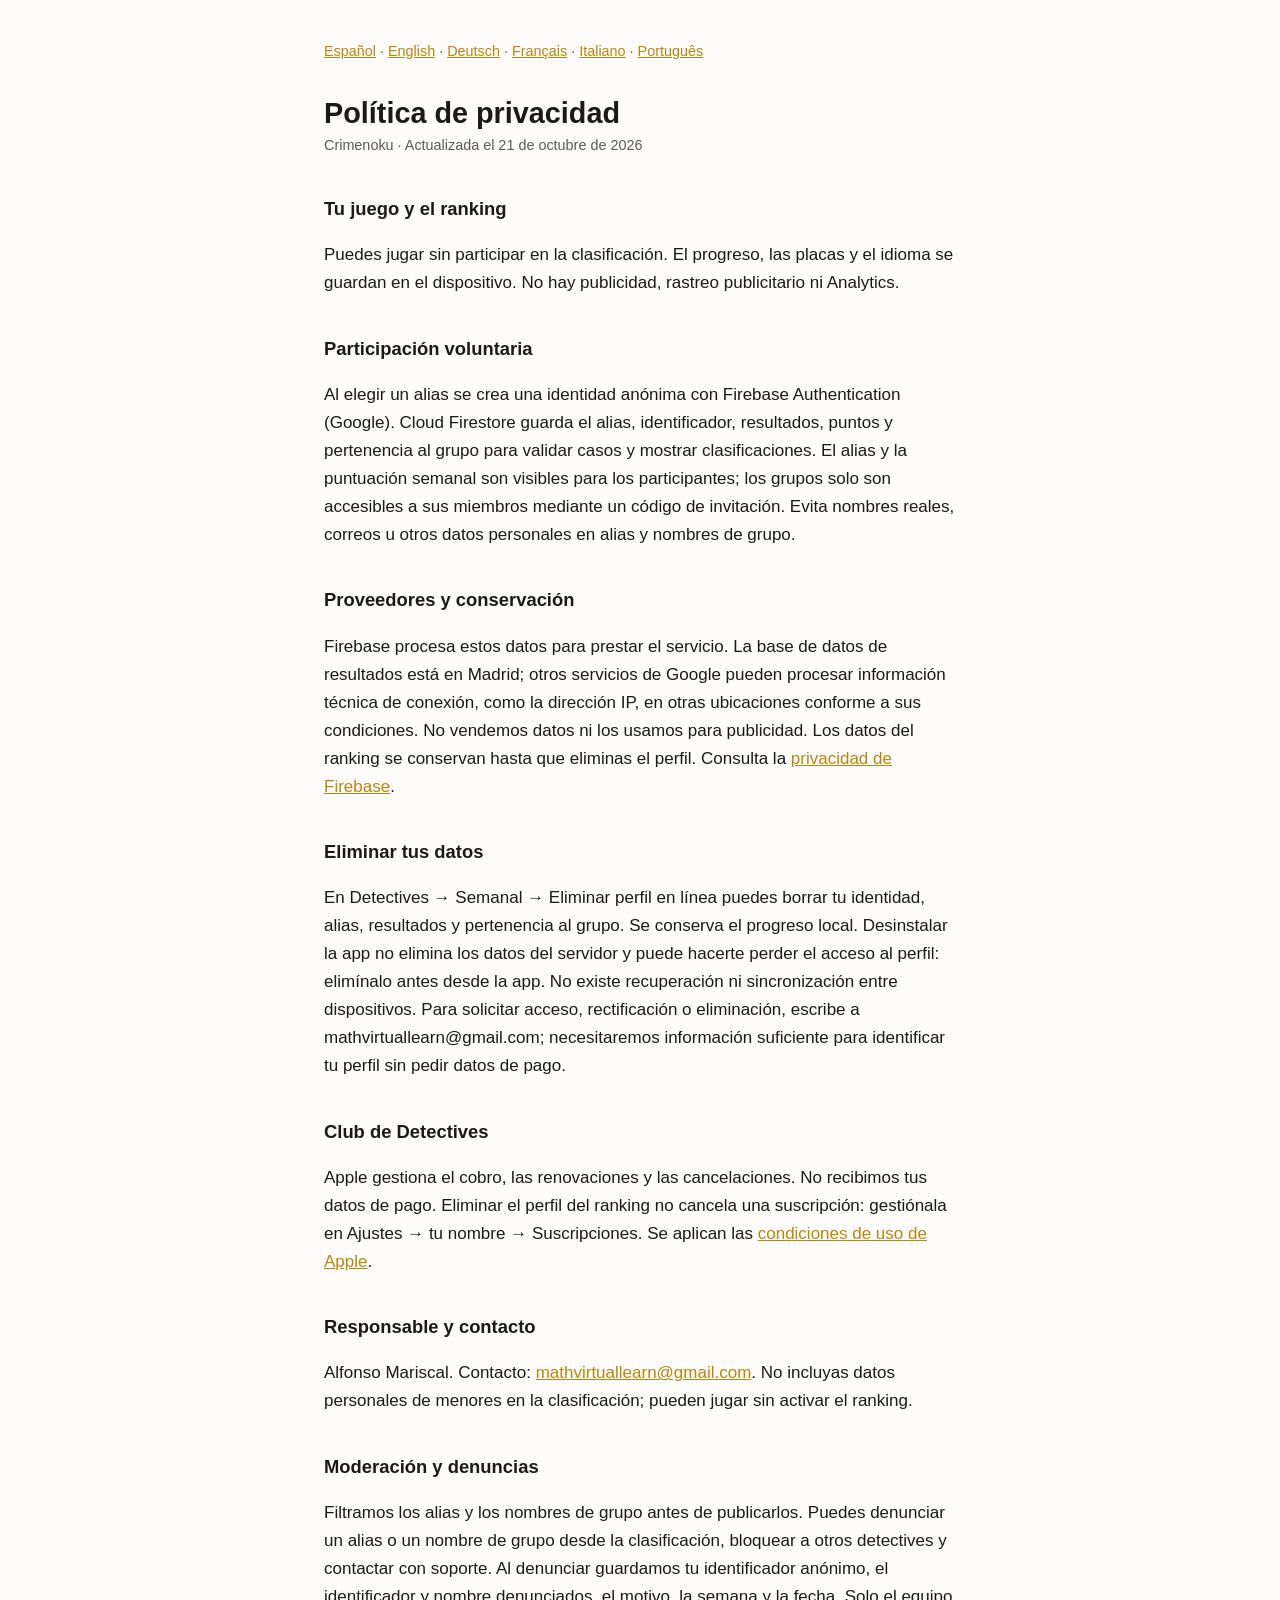
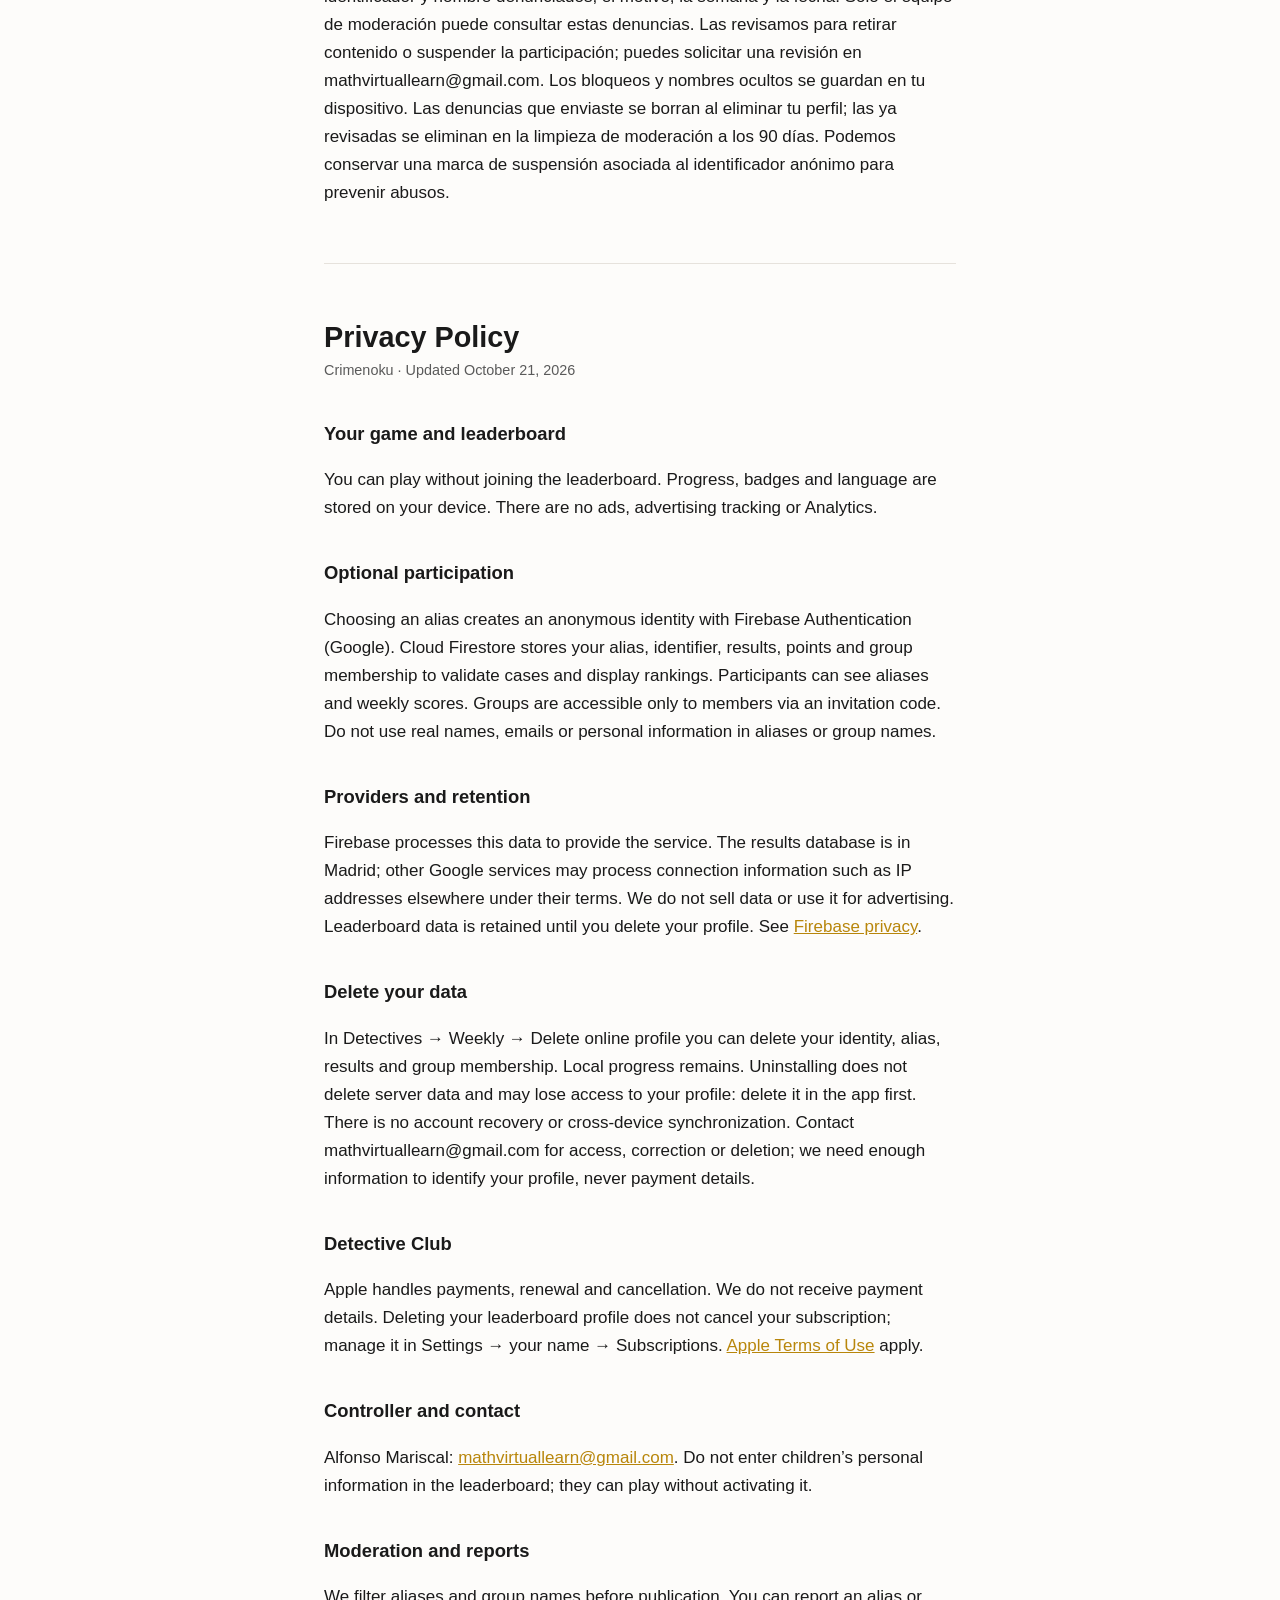
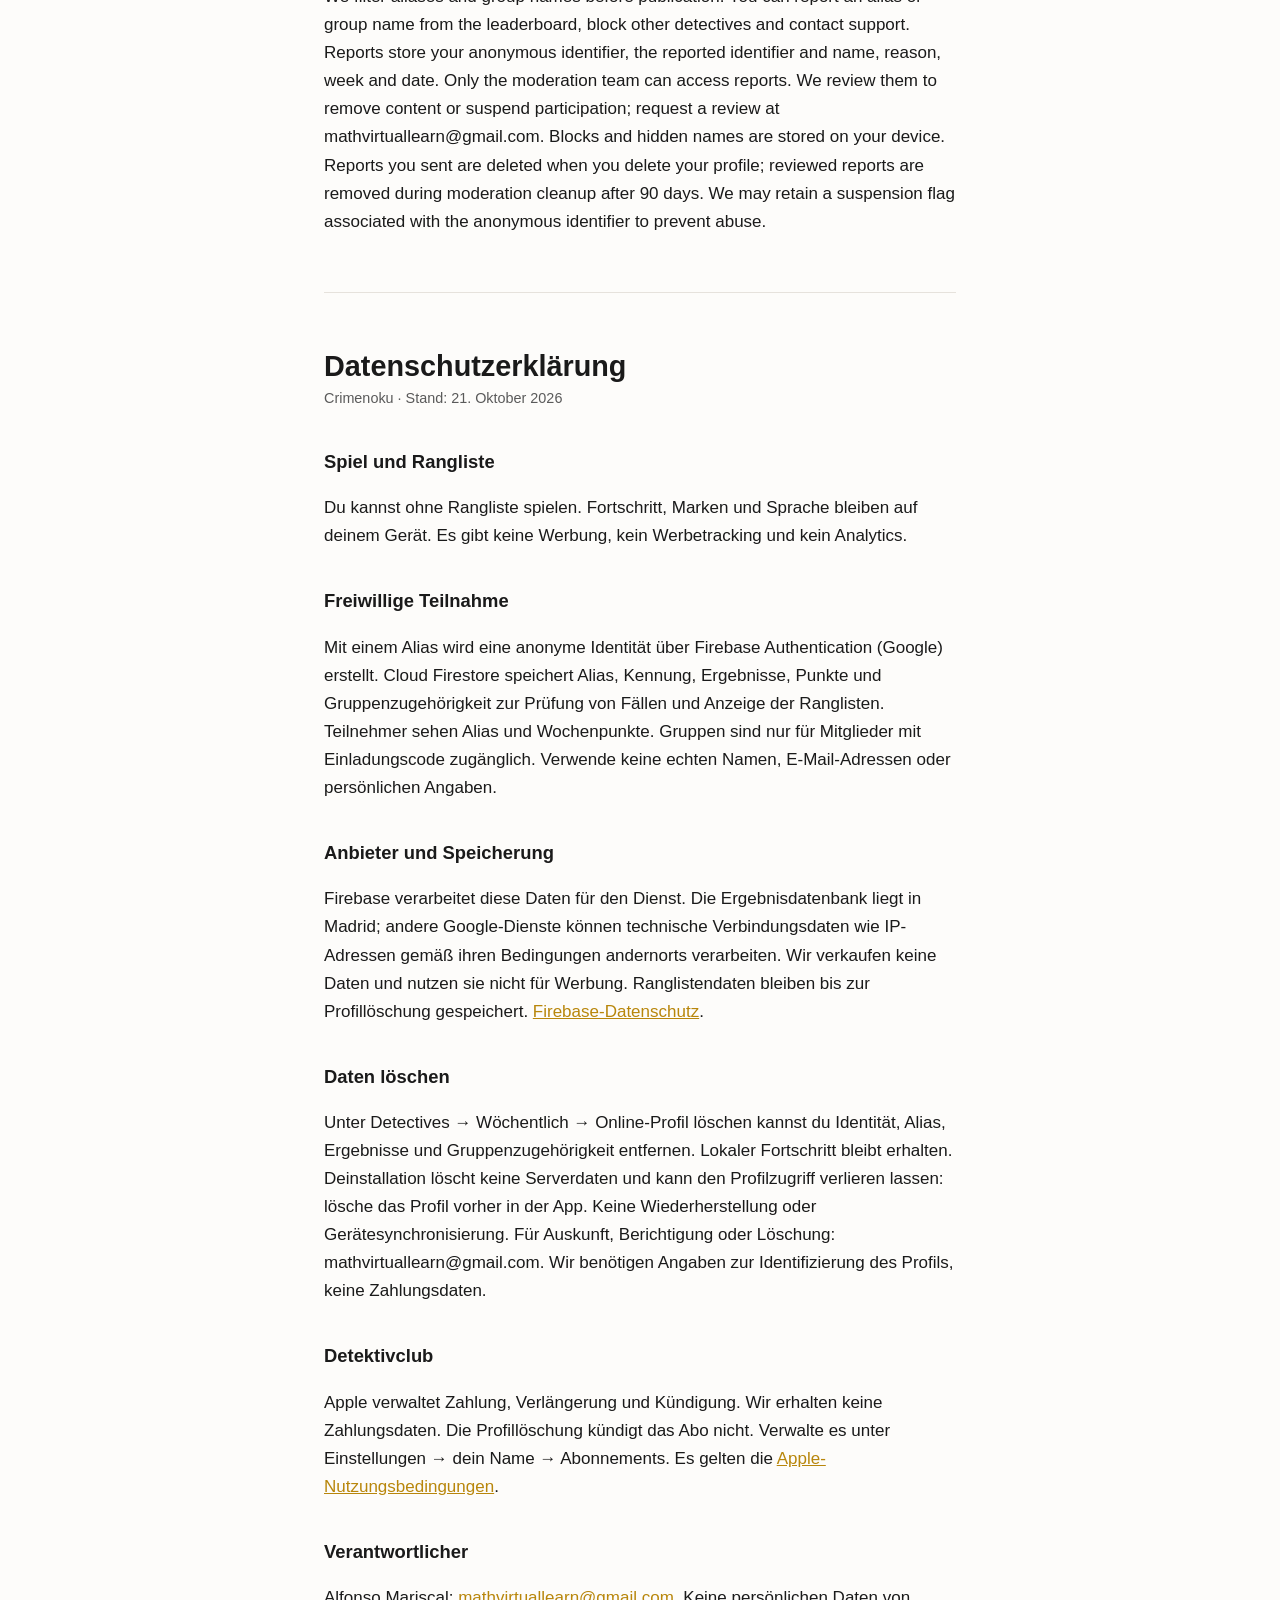
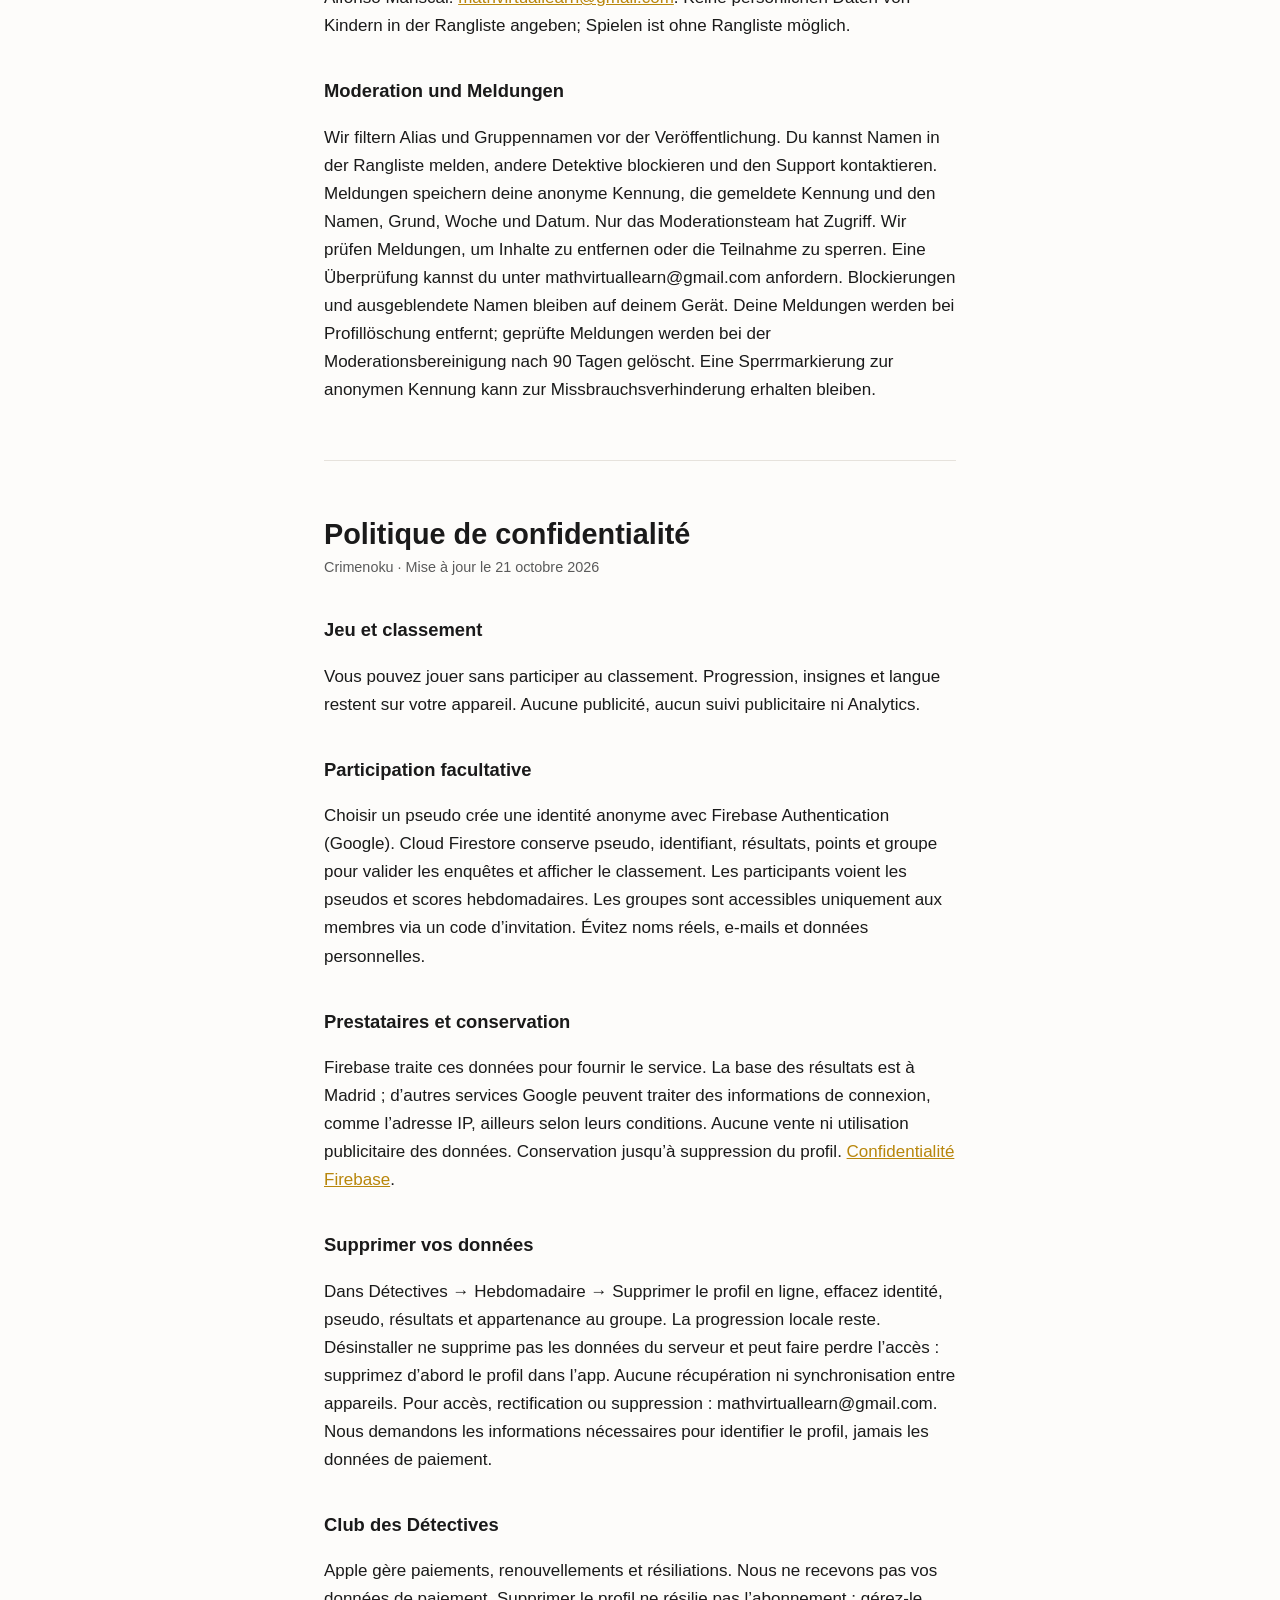
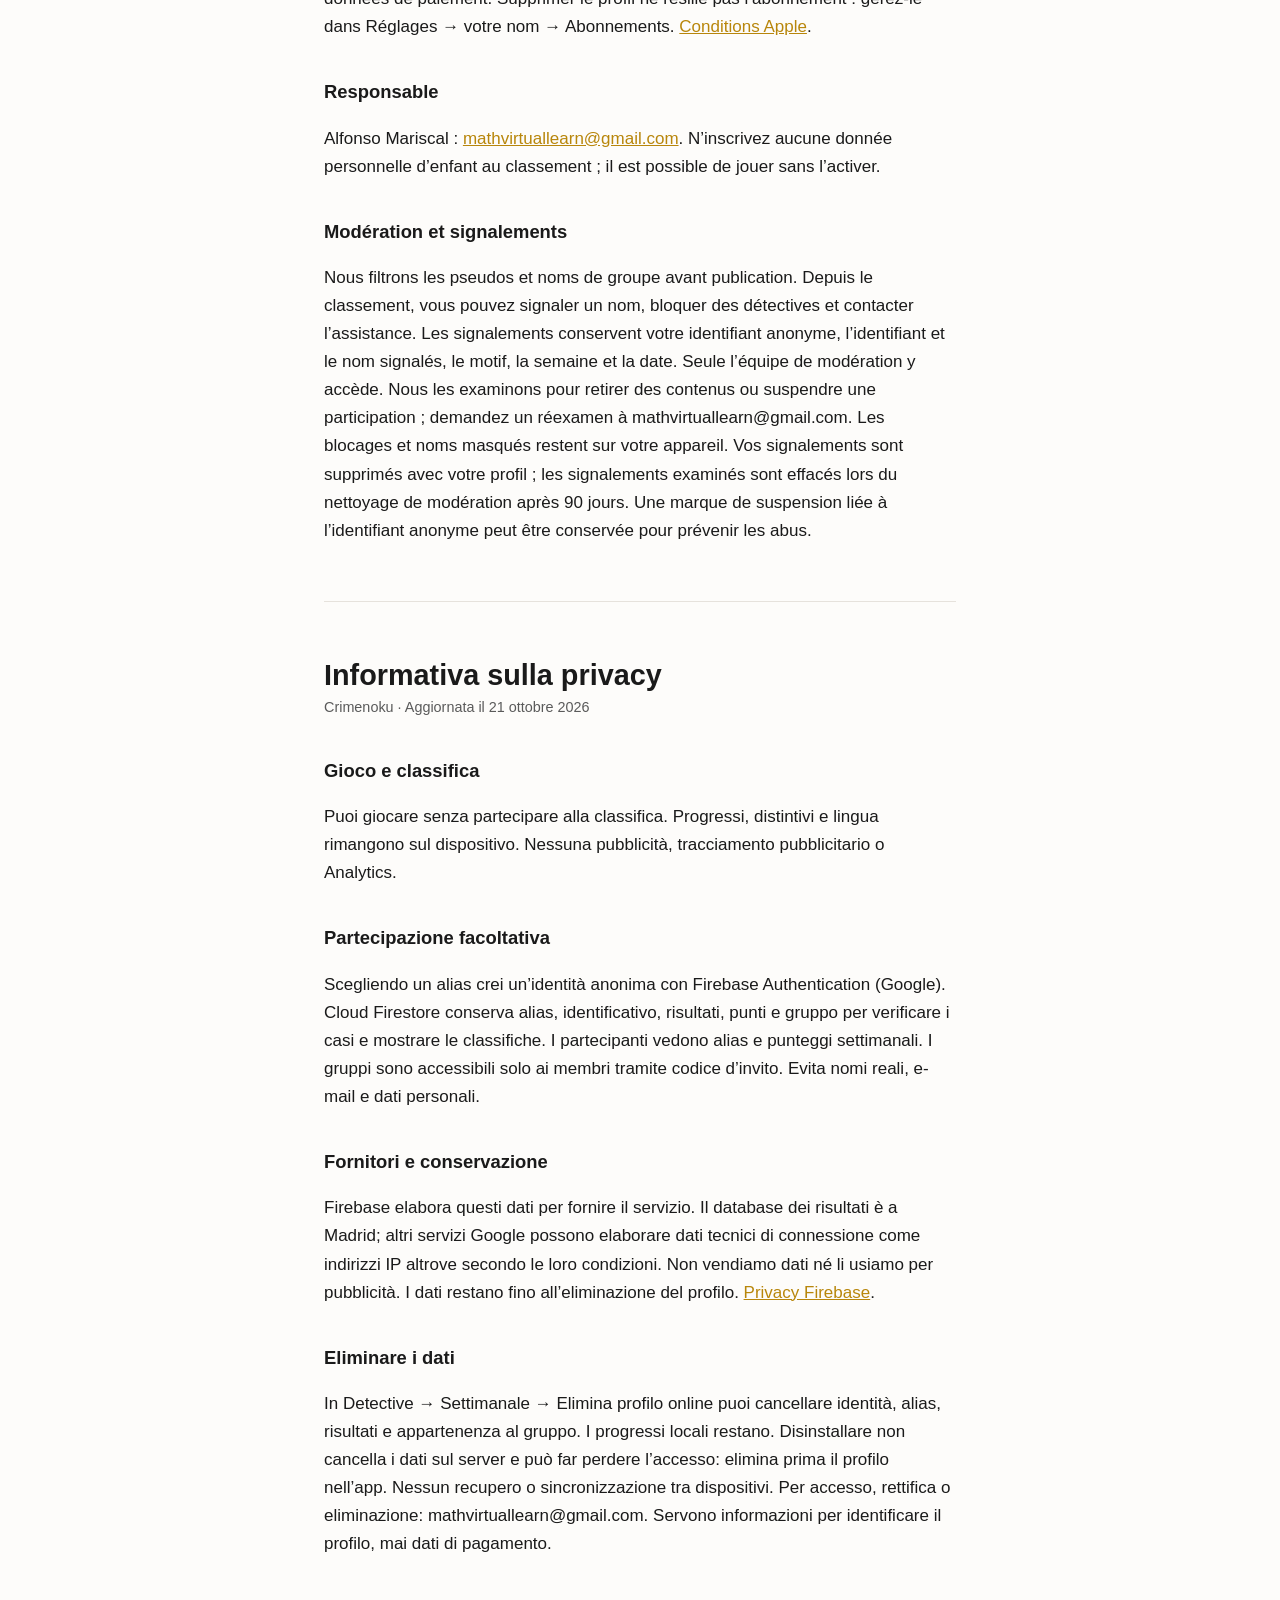
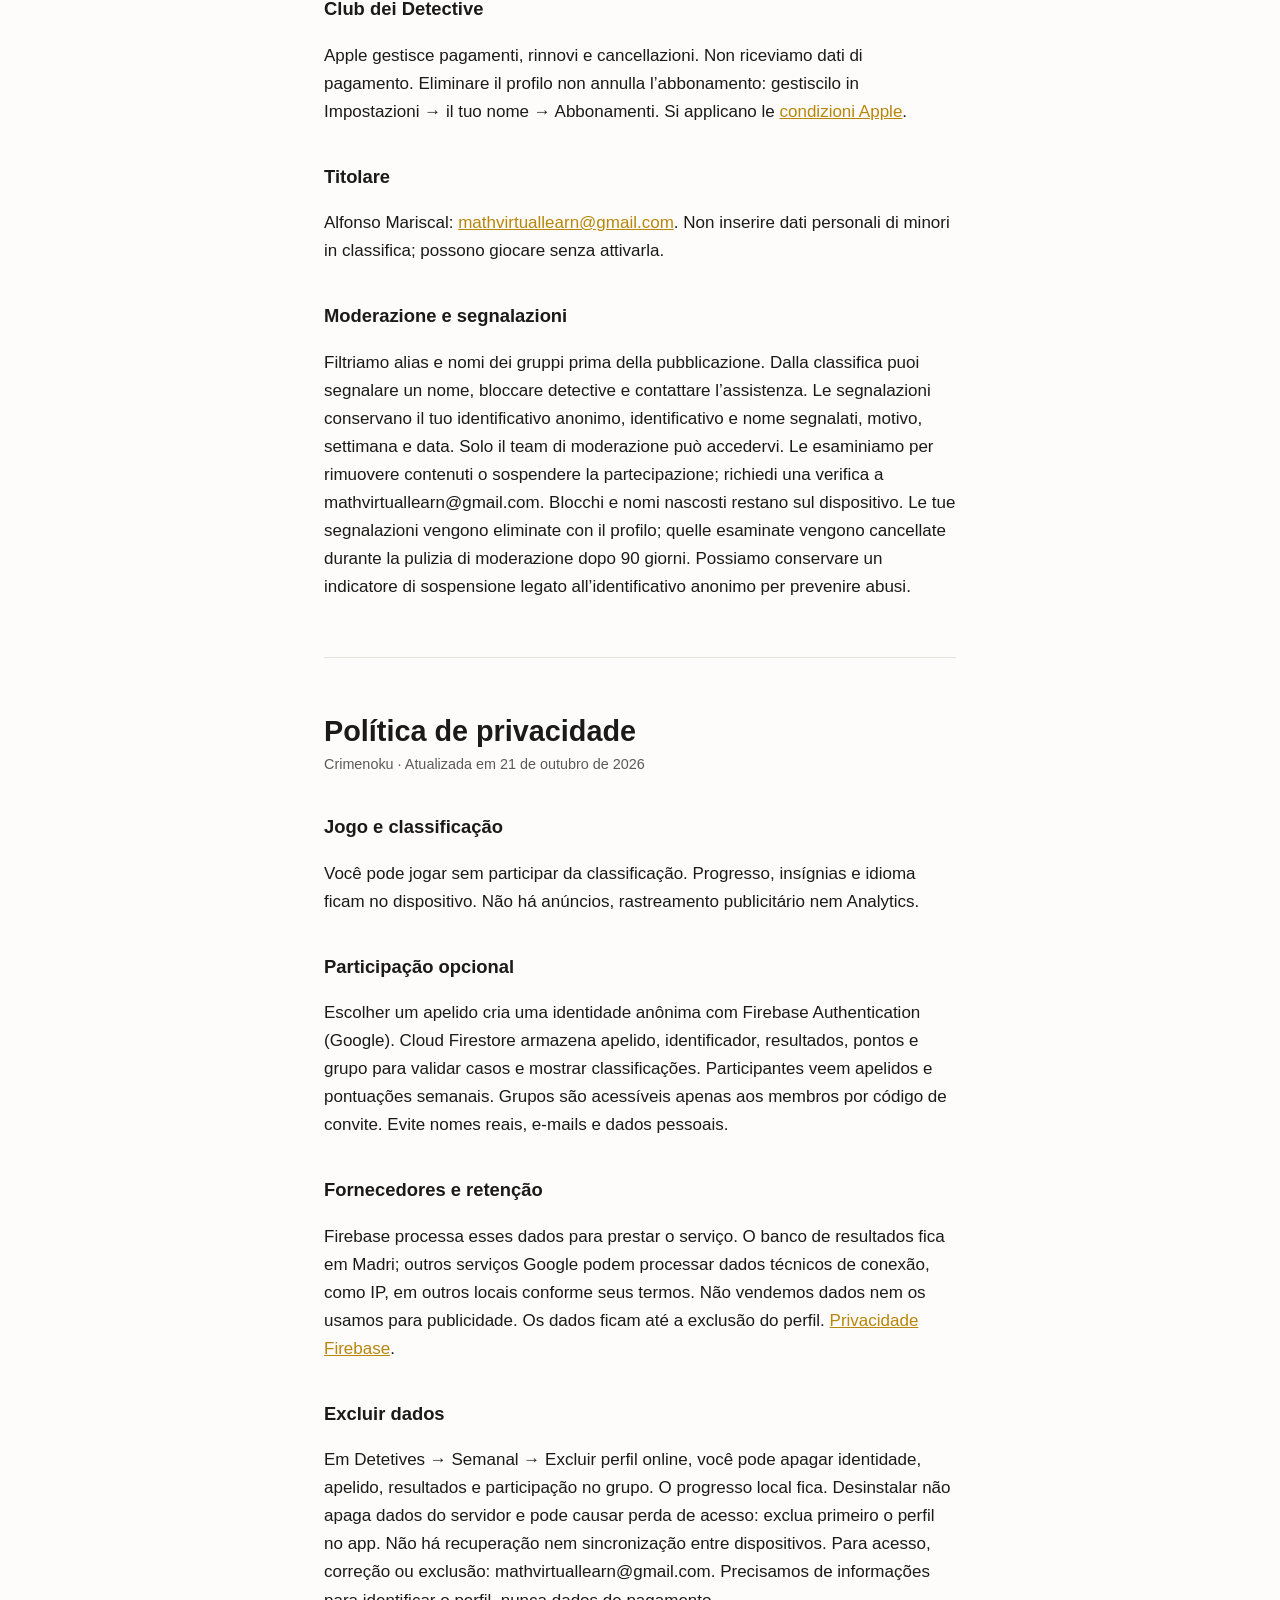
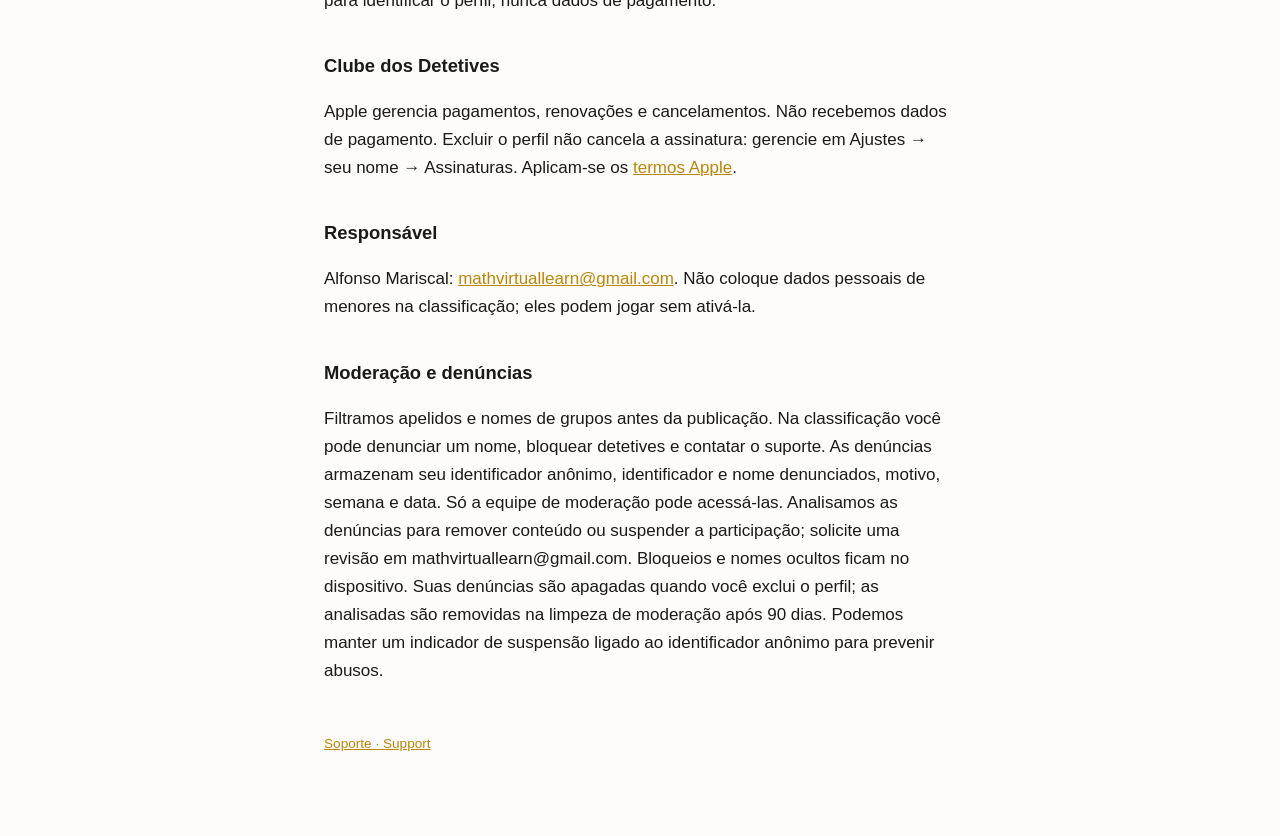
==== commit be828f2c: "Explica denuncias, bloqueo y moderación del ranking" ====
--- a/index.html
+++ b/index.html
@@ -19,6 +19,7 @@
 <h2>Eliminar tus datos</h2><p>En Detectives → Semanal → Eliminar perfil en línea puedes borrar tu identidad, alias, resultados y pertenencia al grupo. Se conserva el progreso local. Desinstalar la app no elimina los datos del servidor y puede hacerte perder el acceso al perfil: elimínalo antes desde la app. No existe recuperación ni sincronización entre dispositivos. Para solicitar acceso, rectificación o eliminación, escribe a mathvirtuallearn@gmail.com; necesitaremos información suficiente para identificar tu perfil sin pedir datos de pago.</p>
 <h2>Club de Detectives</h2><p>Apple gestiona el cobro, las renovaciones y las cancelaciones. No recibimos tus datos de pago. Eliminar el perfil del ranking no cancela una suscripción: gestiónala en Ajustes → tu nombre → Suscripciones. Se aplican las <a href="https://www.apple.com/legal/internet-services/itunes/dev/stdeula/">condiciones de uso de Apple</a>.</p>
 <h2>Responsable y contacto</h2><p>Alfonso Mariscal. Contacto: <a href="mailto:mathvirtuallearn@gmail.com">mathvirtuallearn@gmail.com</a>. No incluyas datos personales de menores en la clasificación; pueden jugar sin activar el ranking.</p>
+<h2>Moderación y denuncias</h2><p>Filtramos los alias y los nombres de grupo antes de publicarlos. Puedes denunciar un alias o un nombre de grupo desde la clasificación, bloquear a otros detectives y contactar con soporte. Al denunciar guardamos tu identificador anónimo, el identificador y nombre denunciados, el motivo, la semana y la fecha. Solo el equipo de moderación puede consultar estas denuncias. Las revisamos para retirar contenido o suspender la participación; puedes solicitar una revisión en mathvirtuallearn@gmail.com. Los bloqueos y nombres ocultos se guardan en tu dispositivo. Las denuncias que enviaste se borran al eliminar tu perfil; las ya revisadas se eliminan en la limpieza de moderación a los 90 días. Podemos conservar una marca de suspensión asociada al identificador anónimo para prevenir abusos.</p>
 
 </section>
 <hr>
@@ -31,6 +32,7 @@
 <h2>Delete your data</h2><p>In Detectives → Weekly → Delete online profile you can delete your identity, alias, results and group membership. Local progress remains. Uninstalling does not delete server data and may lose access to your profile: delete it in the app first. There is no account recovery or cross-device synchronization. Contact mathvirtuallearn@gmail.com for access, correction or deletion; we need enough information to identify your profile, never payment details.</p>
 <h2>Detective Club</h2><p>Apple handles payments, renewal and cancellation. We do not receive payment details. Deleting your leaderboard profile does not cancel your subscription; manage it in Settings → your name → Subscriptions. <a href="https://www.apple.com/legal/internet-services/itunes/dev/stdeula/">Apple Terms of Use</a> apply.</p>
 <h2>Controller and contact</h2><p>Alfonso Mariscal: <a href="mailto:mathvirtuallearn@gmail.com">mathvirtuallearn@gmail.com</a>. Do not enter children’s personal information in the leaderboard; they can play without activating it.</p>
+<h2>Moderation and reports</h2><p>We filter aliases and group names before publication. You can report an alias or group name from the leaderboard, block other detectives and contact support. Reports store your anonymous identifier, the reported identifier and name, reason, week and date. Only the moderation team can access reports. We review them to remove content or suspend participation; request a review at mathvirtuallearn@gmail.com. Blocks and hidden names are stored on your device. Reports you sent are deleted when you delete your profile; reviewed reports are removed during moderation cleanup after 90 days. We may retain a suspension flag associated with the anonymous identifier to prevent abuse.</p>
 
 </section>
 <hr>
@@ -43,6 +45,7 @@
 <h2>Daten löschen</h2><p>Unter Detectives → Wöchentlich → Online-Profil löschen kannst du Identität, Alias, Ergebnisse und Gruppenzugehörigkeit entfernen. Lokaler Fortschritt bleibt erhalten. Deinstallation löscht keine Serverdaten und kann den Profilzugriff verlieren lassen: lösche das Profil vorher in der App. Keine Wiederherstellung oder Gerätesynchronisierung. Für Auskunft, Berichtigung oder Löschung: mathvirtuallearn@gmail.com. Wir benötigen Angaben zur Identifizierung des Profils, keine Zahlungsdaten.</p>
 <h2>Detektivclub</h2><p>Apple verwaltet Zahlung, Verlängerung und Kündigung. Wir erhalten keine Zahlungsdaten. Die Profillöschung kündigt das Abo nicht. Verwalte es unter Einstellungen → dein Name → Abonnements. Es gelten die <a href="https://www.apple.com/legal/internet-services/itunes/dev/stdeula/">Apple-Nutzungsbedingungen</a>.</p>
 <h2>Verantwortlicher</h2><p>Alfonso Mariscal: <a href="mailto:mathvirtuallearn@gmail.com">mathvirtuallearn@gmail.com</a>. Keine persönlichen Daten von Kindern in der Rangliste angeben; Spielen ist ohne Rangliste möglich.</p>
+<h2>Moderation und Meldungen</h2><p>Wir filtern Alias und Gruppennamen vor der Veröffentlichung. Du kannst Namen in der Rangliste melden, andere Detektive blockieren und den Support kontaktieren. Meldungen speichern deine anonyme Kennung, die gemeldete Kennung und den Namen, Grund, Woche und Datum. Nur das Moderationsteam hat Zugriff. Wir prüfen Meldungen, um Inhalte zu entfernen oder die Teilnahme zu sperren. Eine Überprüfung kannst du unter mathvirtuallearn@gmail.com anfordern. Blockierungen und ausgeblendete Namen bleiben auf deinem Gerät. Deine Meldungen werden bei Profillöschung entfernt; geprüfte Meldungen werden bei der Moderationsbereinigung nach 90 Tagen gelöscht. Eine Sperrmarkierung zur anonymen Kennung kann zur Missbrauchsverhinderung erhalten bleiben.</p>
 
 </section>
 <hr>
@@ -55,6 +58,7 @@
 <h2>Supprimer vos données</h2><p>Dans Détectives → Hebdomadaire → Supprimer le profil en ligne, effacez identité, pseudo, résultats et appartenance au groupe. La progression locale reste. Désinstaller ne supprime pas les données du serveur et peut faire perdre l’accès : supprimez d’abord le profil dans l’app. Aucune récupération ni synchronisation entre appareils. Pour accès, rectification ou suppression : mathvirtuallearn@gmail.com. Nous demandons les informations nécessaires pour identifier le profil, jamais les données de paiement.</p>
 <h2>Club des Détectives</h2><p>Apple gère paiements, renouvellements et résiliations. Nous ne recevons pas vos données de paiement. Supprimer le profil ne résilie pas l’abonnement : gérez-le dans Réglages → votre nom → Abonnements. <a href="https://www.apple.com/legal/internet-services/itunes/dev/stdeula/">Conditions Apple</a>.</p>
 <h2>Responsable</h2><p>Alfonso Mariscal : <a href="mailto:mathvirtuallearn@gmail.com">mathvirtuallearn@gmail.com</a>. N’inscrivez aucune donnée personnelle d’enfant au classement ; il est possible de jouer sans l’activer.</p>
+<h2>Modération et signalements</h2><p>Nous filtrons les pseudos et noms de groupe avant publication. Depuis le classement, vous pouvez signaler un nom, bloquer des détectives et contacter l’assistance. Les signalements conservent votre identifiant anonyme, l’identifiant et le nom signalés, le motif, la semaine et la date. Seule l’équipe de modération y accède. Nous les examinons pour retirer des contenus ou suspendre une participation ; demandez un réexamen à mathvirtuallearn@gmail.com. Les blocages et noms masqués restent sur votre appareil. Vos signalements sont supprimés avec votre profil ; les signalements examinés sont effacés lors du nettoyage de modération après 90 jours. Une marque de suspension liée à l’identifiant anonyme peut être conservée pour prévenir les abus.</p>
 
 </section>
 <hr>
@@ -67,6 +71,7 @@
 <h2>Eliminare i dati</h2><p>In Detective → Settimanale → Elimina profilo online puoi cancellare identità, alias, risultati e appartenenza al gruppo. I progressi locali restano. Disinstallare non cancella i dati sul server e può far perdere l’accesso: elimina prima il profilo nell’app. Nessun recupero o sincronizzazione tra dispositivi. Per accesso, rettifica o eliminazione: mathvirtuallearn@gmail.com. Servono informazioni per identificare il profilo, mai dati di pagamento.</p>
 <h2>Club dei Detective</h2><p>Apple gestisce pagamenti, rinnovi e cancellazioni. Non riceviamo dati di pagamento. Eliminare il profilo non annulla l’abbonamento: gestiscilo in Impostazioni → il tuo nome → Abbonamenti. Si applicano le <a href="https://www.apple.com/legal/internet-services/itunes/dev/stdeula/">condizioni Apple</a>.</p>
 <h2>Titolare</h2><p>Alfonso Mariscal: <a href="mailto:mathvirtuallearn@gmail.com">mathvirtuallearn@gmail.com</a>. Non inserire dati personali di minori in classifica; possono giocare senza attivarla.</p>
+<h2>Moderazione e segnalazioni</h2><p>Filtriamo alias e nomi dei gruppi prima della pubblicazione. Dalla classifica puoi segnalare un nome, bloccare detective e contattare l’assistenza. Le segnalazioni conservano il tuo identificativo anonimo, identificativo e nome segnalati, motivo, settimana e data. Solo il team di moderazione può accedervi. Le esaminiamo per rimuovere contenuti o sospendere la partecipazione; richiedi una verifica a mathvirtuallearn@gmail.com. Blocchi e nomi nascosti restano sul dispositivo. Le tue segnalazioni vengono eliminate con il profilo; quelle esaminate vengono cancellate durante la pulizia di moderazione dopo 90 giorni. Possiamo conservare un indicatore di sospensione legato all’identificativo anonimo per prevenire abusi.</p>
 
 </section>
 <hr>
@@ -79,6 +84,7 @@
 <h2>Excluir dados</h2><p>Em Detetives → Semanal → Excluir perfil online, você pode apagar identidade, apelido, resultados e participação no grupo. O progresso local fica. Desinstalar não apaga dados do servidor e pode causar perda de acesso: exclua primeiro o perfil no app. Não há recuperação nem sincronização entre dispositivos. Para acesso, correção ou exclusão: mathvirtuallearn@gmail.com. Precisamos de informações para identificar o perfil, nunca dados de pagamento.</p>
 <h2>Clube dos Detetives</h2><p>Apple gerencia pagamentos, renovações e cancelamentos. Não recebemos dados de pagamento. Excluir o perfil não cancela a assinatura: gerencie em Ajustes → seu nome → Assinaturas. Aplicam-se os <a href="https://www.apple.com/legal/internet-services/itunes/dev/stdeula/">termos Apple</a>.</p>
 <h2>Responsável</h2><p>Alfonso Mariscal: <a href="mailto:mathvirtuallearn@gmail.com">mathvirtuallearn@gmail.com</a>. Não coloque dados pessoais de menores na classificação; eles podem jogar sem ativá-la.</p>
+<h2>Moderação e denúncias</h2><p>Filtramos apelidos e nomes de grupos antes da publicação. Na classificação você pode denunciar um nome, bloquear detetives e contatar o suporte. As denúncias armazenam seu identificador anônimo, identificador e nome denunciados, motivo, semana e data. Só a equipe de moderação pode acessá-las. Analisamos as denúncias para remover conteúdo ou suspender a participação; solicite uma revisão em mathvirtuallearn@gmail.com. Bloqueios e nomes ocultos ficam no dispositivo. Suas denúncias são apagadas quando você exclui o perfil; as analisadas são removidas na limpeza de moderação após 90 dias. Podemos manter um indicador de suspensão ligado ao identificador anônimo para prevenir abusos.</p>
 
 </section>
 
